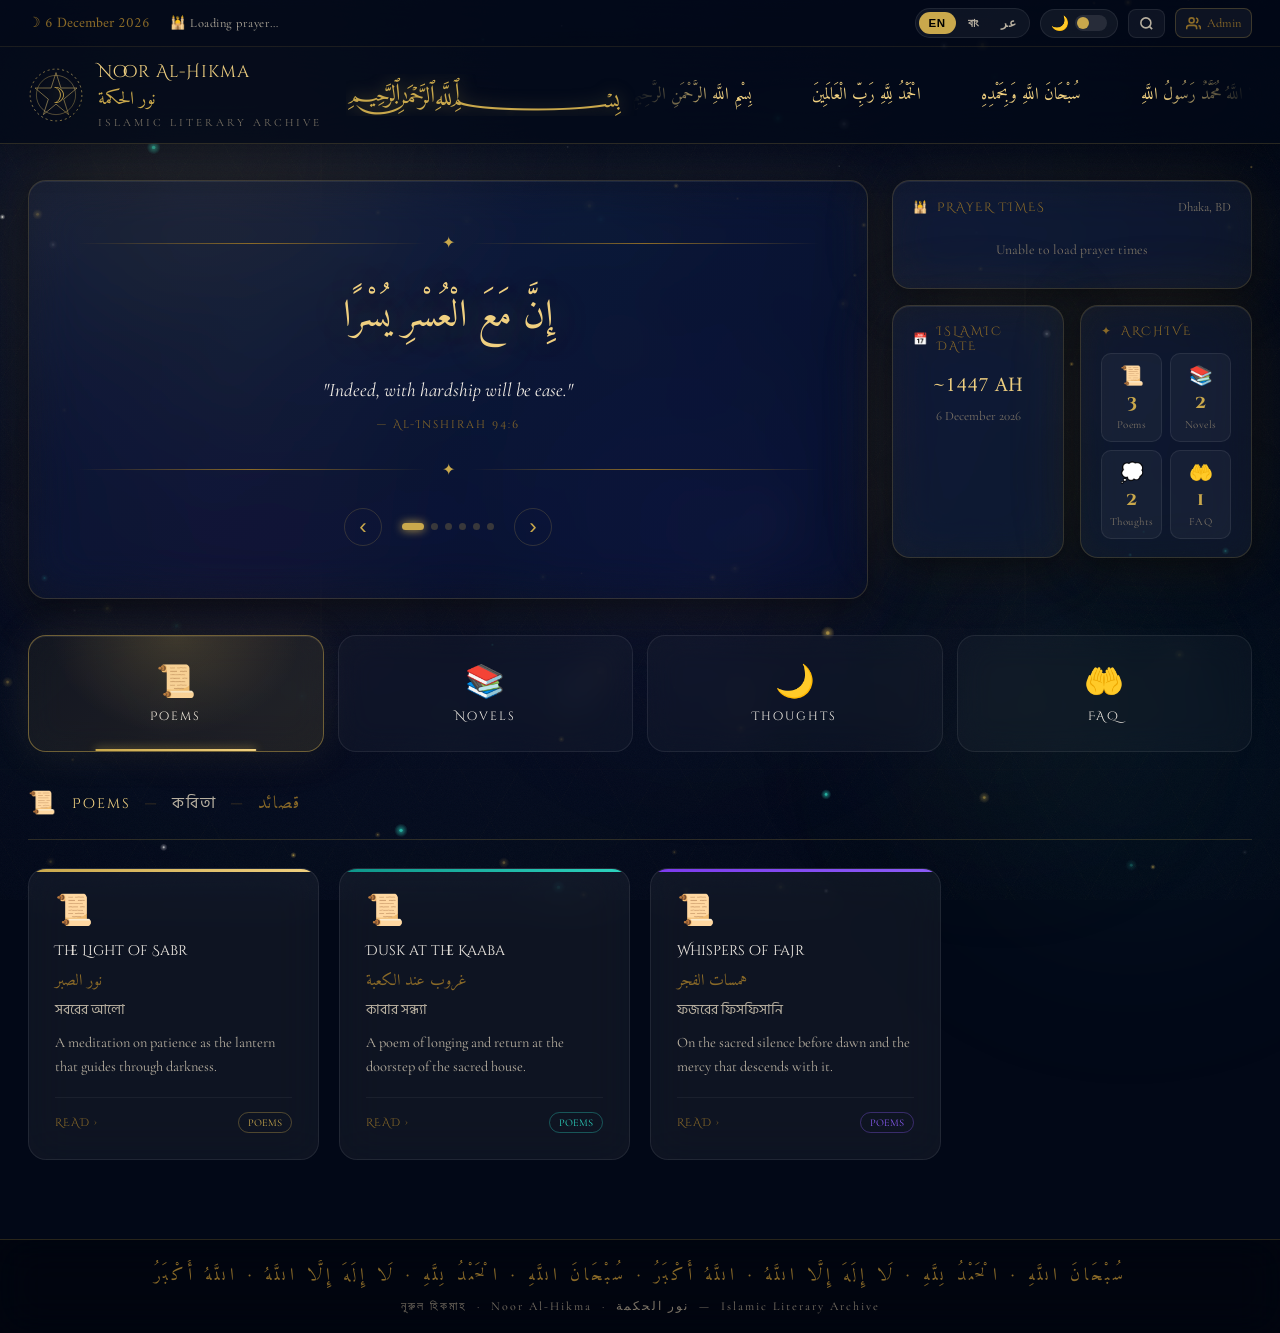
==== index.html @ 56395e99 "first commit" ====
<!DOCTYPE html>
<html lang="en" data-theme="dark" data-lang="en">
<head>
  <meta charset="UTF-8"/>
  <meta name="viewport" content="width=device-width, initial-scale=1.0"/>
  <title>নূরুল হিকমাহ · Noor Al-Hikma</title>
  <link rel="stylesheet" href="style.css"/>
  <link href="https://fonts.googleapis.com/css2?family=Cinzel+Decorative:wght@400;700;900&family=Cormorant+Garamond:ital,wght@0,300;0,400;0,600;1,300;1,400&family=Amiri:ital,wght@0,400;0,700;1,400&family=Hind+Siliguri:wght@300;400;500;600;700&display=swap" rel="stylesheet"/>
</head>
<body>

<!-- BACKGROUND -->
<canvas id="bgCanvas"></canvas>
<div class="pattern-overlay"></div>
<div class="grain-overlay"></div>
<div class="orb orb-1"></div><div class="orb orb-2"></div><div class="orb orb-3"></div>
<div class="orb orb-4"></div><div class="orb orb-5"></div>
<div class="lb lb1"></div><div class="lb lb2"></div><div class="lb lb3"></div>

<!-- UTILITY BAR -->
<div class="util-bar">
  <div class="ub-left">
    <span class="ub-hijri" id="hijriDate">☽ Loading…</span>
    <span class="ub-prayer" id="prayerNext">🕌 Loading prayer…</span>
  </div>
  <div class="ub-right">
    <div class="lang-toggle">
      <button class="lt-btn active" data-lang="en" onclick="setLang('en')">EN</button>
      <button class="lt-btn" data-lang="bn" onclick="setLang('bn')">বাং</button>
      <button class="lt-btn" data-lang="ar" onclick="setLang('ar')">عر</button>
    </div>
    <button class="theme-btn" id="themeBtn" onclick="toggleTheme()" title="Toggle Light/Dark">
      <span id="themeIcon">🌙</span>
      <div class="tb-track"><div class="tb-thumb"></div></div>
    </button>
    <button class="ub-btn" onclick="openSearch()">
      <svg width="15" height="15" viewBox="0 0 24 24" fill="none" stroke="currentColor" stroke-width="2.5"><circle cx="11" cy="11" r="8"/><path d="m21 21-4.35-4.35"/></svg>
    </button>
    <button class="ub-btn admin-btn" onclick="openAdminGate()">
      <svg width="15" height="15" viewBox="0 0 24 24" fill="none" stroke="currentColor" stroke-width="2.5"><path d="M17 21v-2a4 4 0 0 0-4-4H5a4 4 0 0 0-4 4v2"/><circle cx="9" cy="7" r="4"/><path d="M23 21v-2a4 4 0 0 0-3-3.87"/><path d="M16 3.13a4 4 0 0 1 0 7.75"/></svg>
      <span data-i18n="admin">Admin</span>
    </button>
  </div>
</div>

<!-- HEADER -->
<header class="site-header glass-header">
  <div class="header-wrap">
    <div class="logo-area">
      <div class="logo-emblem">
        <svg class="emb-svg" viewBox="0 0 80 80" xmlns="http://www.w3.org/2000/svg">
          <circle cx="40" cy="40" r="37" fill="none" stroke="url(#eg)" stroke-width="0.8" stroke-dasharray="3 4" class="emb-r1"/>
          <circle cx="40" cy="40" r="28" fill="none" stroke="url(#eg)" stroke-width="0.5" class="emb-r2"/>
          <polygon points="40,8 47,30 70,30 51,46 58,68 40,53 22,68 29,46 10,30 33,30" fill="none" stroke="url(#eg)" stroke-width="0.7" class="emb-star"/>
          <defs><linearGradient id="eg" x1="0%" y1="0%" x2="100%" y2="100%"><stop offset="0%" stop-color="#c9a84c"/><stop offset="50%" stop-color="#f0d080"/><stop offset="100%" stop-color="#c9a84c"/></linearGradient></defs>
        </svg>
        <span class="emb-moon">☽</span>
      </div>
      <div class="logo-texts">
        <span class="logo-en" data-i18n="siteTitle">Noor Al-Hikma</span>
        <span class="logo-ar">نور الحكمة</span>
        <span class="logo-sub" data-i18n="siteSub">Islamic Literary Archive</span>
      </div>
    </div>
    <div class="ticker-area">
      <span class="bismillah">﷽</span>
      <div class="ticker-box">
        <div class="ticker-scroll" id="ticker"></div>
      </div>
    </div>
  </div>
</header>

<!-- HERO -->
<section class="hero">
  <div class="hero-verse glass-card" id="heroCard">
    <div class="hv-ornament">
      <span class="hv-line"></span><span class="hv-star">✦</span><span class="hv-line"></span>
    </div>
    <div class="hv-arabic" id="hArabic">إِنَّ مَعَ الْعُسْرِ يُسْرًا</div>
    <div class="hv-trans" id="hTrans">"Indeed, with hardship will be ease."</div>
    <div class="hv-ref" id="hRef">— Al-Inshirah 94:6</div>
    <div class="hv-ornament bottom">
      <span class="hv-line"></span><span class="hv-star">✦</span><span class="hv-line"></span>
    </div>
    <div class="hv-controls">
      <button class="hvc-btn" onclick="prevVerse()">‹</button>
      <div class="hv-dots" id="hvDots"></div>
      <button class="hvc-btn" onclick="nextVerse()">›</button>
    </div>
  </div>

  <div class="hero-side">
    <!-- Prayer Times -->
    <div class="hw glass-card prayer-hw" id="prayerCard">
      <div class="hw-head"><span>🕌</span><span data-i18n="prayerTimes">Prayer Times</span><span class="hw-loc" id="hwLoc">Dhaka, BD</span></div>
      <div class="pt-grid" id="ptGrid"><div class="pt-loading">Detecting location…</div></div>
    </div>
    <!-- Hijri + Stats -->
    <div class="hw-row">
      <div class="hw glass-card hijri-hw">
        <div class="hw-head"><span>📅</span><span data-i18n="islamicDate">Islamic Date</span></div>
        <div class="hijri-big" id="hijriBig">—</div>
        <div class="hijri-greg" id="hijriGreg">—</div>
      </div>
      <div class="hw glass-card stats-hw">
        <div class="hw-head"><span>✦</span><span data-i18n="archive">Archive</span></div>
        <div class="sw-pills">
          <div class="sw-pill" onclick="showSection('poems')"><span>📜</span><b id="s1">0</b><small data-i18n="poems">Poems</small></div>
          <div class="sw-pill" onclick="showSection('novels')"><span>📚</span><b id="s2">0</b><small data-i18n="novels">Novels</small></div>
          <div class="sw-pill" onclick="showSection('thoughts')"><span>💭</span><b id="s3">0</b><small data-i18n="thoughts">Thoughts</small></div>
          <div class="sw-pill" onclick="showSection('faq')"><span>🤲</span><b id="s4">0</b><small>FAQ</small></div>
        </div>
      </div>
    </div>
  </div>
</section>

<!-- NAV -->
<nav class="main-nav">
  <button class="nav-btn active" data-sec="poems" onclick="showSection('poems')">
    <div class="nb-glow"></div>
    <span class="nb-icon">📜</span>
    <span class="nb-en" data-i18n="poems">Poems</span>
    <span class="nb-bn">কবিতা</span>
    <span class="nb-ar">قصائد</span>
    <div class="nb-bar"></div>
  </button>
  <button class="nav-btn" data-sec="novels" onclick="showSection('novels')">
    <div class="nb-glow"></div>
    <span class="nb-icon">📚</span>
    <span class="nb-en" data-i18n="novels">Novels</span>
    <span class="nb-bn">উপন্যাস</span>
    <span class="nb-ar">روايات</span>
    <div class="nb-bar"></div>
  </button>
  <button class="nav-btn" data-sec="thoughts" onclick="showSection('thoughts')">
    <div class="nb-glow"></div>
    <span class="nb-icon">🌙</span>
    <span class="nb-en" data-i18n="thoughts">Thoughts</span>
    <span class="nb-bn">চিন্তা</span>
    <span class="nb-ar">أفكار</span>
    <div class="nb-bar"></div>
  </button>
  <button class="nav-btn" data-sec="faq" onclick="showSection('faq')">
    <div class="nb-glow"></div>
    <span class="nb-icon">🤲</span>
    <span class="nb-en">FAQ</span>
    <span class="nb-bn">প্রশ্নোত্তর</span>
    <span class="nb-ar">أسئلة</span>
    <div class="nb-bar"></div>
  </button>
</nav>

<!-- MAIN CONTENT -->
<main class="main-content">

  <section class="csec active" id="sec-poems">
    <div class="csec-head"><span class="csh-icon">📜</span><span data-i18n="poems">Poems</span><span class="csh-divider">—</span><span class="csh-bn">কবিতা</span><span class="csh-divider">—</span><span class="csh-ar">قصائد</span></div>
    <div class="cards-grid" id="grid-poems"></div>
  </section>

  <section class="csec" id="sec-novels">
    <div class="csec-head"><span class="csh-icon">📚</span><span data-i18n="novels">Novels</span><span class="csh-divider">—</span><span class="csh-bn">উপন্যাস</span><span class="csh-divider">—</span><span class="csh-ar">روايات</span></div>
    <div class="cards-grid" id="grid-novels"></div>
  </section>

  <section class="csec" id="sec-thoughts">
    <div class="csec-head"><span class="csh-icon">🌙</span><span data-i18n="thoughts">Thoughts</span><span class="csh-divider">—</span><span class="csh-bn">চিন্তাভাবনা</span><span class="csh-divider">—</span><span class="csh-ar">أفكار</span></div>
    <div class="cards-grid" id="grid-thoughts"></div>
  </section>

  <section class="csec" id="sec-faq">
    <div class="csec-head"><span class="csh-icon">🤲</span>FAQ<span class="csh-divider">—</span><span class="csh-bn">প্রশ্নোত্তর</span><span class="csh-divider">—</span><span class="csh-ar">أسئلة</span></div>
    <div class="faq-search-card glass-card">
      <div class="faq-row">
        <span class="faq-sparkle">✦</span>
        <input id="faqInput" class="faq-inp" placeholder="Ask an Islamic question in any language…" onkeydown="if(event.key==='Enter')askFAQ()"/>
        <button class="faq-ask-btn glass-btn" onclick="askFAQ()"><span data-i18n="ask">Ask</span><div class="btn-shine"></div></button>
      </div>
      <div class="faq-chips">
        <span class="fc-lbl" data-i18n="tryAsking">Try:</span>
        <button class="fc" onclick="setQ('What is Tawakkul in Islam?')">Tawakkul</button>
        <button class="fc" onclick="setQ('Explain the 5 pillars of Islam')">5 Pillars</button>
        <button class="fc" onclick="setQ('What does the Quran say about patience?')">Patience</button>
        <button class="fc" onclick="setQ('What is the significance of Ramadan?')">Ramadan</button>
        <button class="fc" onclick="setQ('ইসলামে সবরের গুরুত্ব কী?')">সবর</button>
        <button class="fc" onclick="setQ('রমজানের ফজিলত কী?')">রমজান</button>
      </div>
      <div id="faq-answer-box"></div>
    </div>
    <div class="cards-grid" id="grid-faq"></div>
  </section>

</main>

<!-- FOOTER -->
<footer class="site-footer">
  <div class="footer-strip">سُبْحَانَ اللَّهِ · الْحَمْدُ لِلَّهِ · لَا إِلَهَ إِلَّا اللَّهُ · اللَّهُ أَكْبَرُ · سُبْحَانَ اللَّهِ · الْحَمْدُ لِلَّهِ · لَا إِلَهَ إِلَّا اللَّهُ · اللَّهُ أَكْبَرُ</div>
  <div class="footer-copy">নূরুল হিকমাহ &nbsp;·&nbsp; Noor Al-Hikma &nbsp;·&nbsp; نور الحكمة &nbsp;—&nbsp; Islamic Literary Archive</div>
</footer>

<!-- SEARCH MODAL -->
<div class="overlay" id="searchOv" onclick="closeSearch(event)">
  <div class="search-modal glass-card" onclick="event.stopPropagation()">
    <div class="sm-top">
      <svg width="18" height="18" viewBox="0 0 24 24" fill="none" stroke="currentColor" stroke-width="2.5"><circle cx="11" cy="11" r="8"/><path d="m21 21-4.35-4.35"/></svg>
      <input id="srchInput" class="sm-inp" placeholder="Search all content…" oninput="liveSearch(this.value)"/>
      <button class="sm-x" onclick="closeSearch()">✕</button>
    </div>
    <div id="srchResults" class="srch-results"></div>
  </div>
</div>

<!-- ADMIN GATE -->
<div class="overlay" id="adminGate" onclick="closeAdminGate(event)">
  <div class="gate-box glass-card" onclick="event.stopPropagation()">
    <div class="gate-icon-big">🔐</div>
    <h2 class="gate-title" data-i18n="adminAccess">Admin Access</h2>
    <p class="gate-sub">Enter password to continue</p>
    <div class="gate-row">
      <input type="password" id="gatePass" class="gate-inp" placeholder="Password" onkeydown="if(event.key==='Enter')verifyPass()"/>
      <button class="gate-go glass-btn" onclick="verifyPass()"><span>Enter</span><div class="btn-shine"></div></button>
    </div>
    <div class="gate-err" id="gateErr"></div>
  </div>
</div>

<!-- ADMIN PANEL -->
<div class="overlay" id="adminOv" onclick="closeAdmin(event)">
  <div class="admin-panel glass-card" onclick="event.stopPropagation()">
    <div class="ap-hdr">
      <span class="ap-title-text">⚙ Admin Panel <span class="ap-secured">SECURED</span></span>
      <button class="modal-x" onclick="closeAdmin()">✕</button>
    </div>
    <div class="ap-tabs">
      <button class="ap-t active" onclick="apTab('add',this)">➕ Add</button>
      <button class="ap-t" onclick="apTab('manage',this)">📋 Manage</button>
      <button class="ap-t" onclick="apTab('quickfaq',this)">🤲 FAQ</button>
      <button class="ap-t" onclick="apTab('settings',this)">⚙ Settings</button>
    </div>
    <div class="ap-body" id="apBody">

      <!-- ADD TAB -->
      <div id="tab-add" class="ap-content active">
        <div class="af">
          <div class="af-row">
            <div class="af-field"><label>Category <span class="req">*</span></label>
              <select id="aCat" class="ainp"><option value="poems">📜 Poems</option><option value="novels">📚 Novels</option><option value="thoughts">🌙 Thoughts</option><option value="faq">🤲 FAQ</option></select>
            </div>
            <div class="af-field"><label>Color Theme</label>
              <div class="cpicker">
                <button class="cp active" data-c="gold" onclick="pickColor(this)">Gold</button>
                <button class="cp" data-c="teal" onclick="pickColor(this)">Teal</button>
                <button class="cp" data-c="rose" onclick="pickColor(this)">Rose</button>
                <button class="cp" data-c="emerald" onclick="pickColor(this)">Emerald</button>
                <button class="cp" data-c="violet" onclick="pickColor(this)">Violet</button>
              </div>
            </div>
          </div>
          <div class="af-field"><label>English Title <span class="req">*</span></label><input id="aTitleEn" class="ainp" placeholder="The Light of Patience"/></div>
          <div class="af-row">
            <div class="af-field"><label>বাংলা শিরোনাম</label><input id="aTitleBn" class="ainp" placeholder="ধৈর্যের আলো"/></div>
            <div class="af-field"><label>العنوان العربي</label><input id="aTitleAr" class="ainp" dir="auto" placeholder="نور الصبر"/></div>
          </div>
          <div class="af-field"><label>English Excerpt</label><textarea id="aExcEn" class="ainp atx" placeholder="Brief description for the card…"></textarea></div>
          <div class="af-field"><label>বাংলা সংক্ষেপ</label><textarea id="aExcBn" class="ainp atx" placeholder="কার্ডের জন্য সংক্ষিপ্ত বিবরণ…"></textarea></div>
          <div class="af-field"><label>Full Content — English (HTML ok)</label><textarea id="aConEn" class="ainp atx tall" placeholder="Full article text…"></textarea></div>
          <div class="af-field"><label>পূর্ণ বিষয়বস্তু — বাংলা</label><textarea id="aConBn" class="ainp atx tall" placeholder="বাংলায় সম্পূর্ণ লেখা…"></textarea></div>
          <div class="af-field"><label>Arabic Quranic Verse (optional)</label><input id="aVerse" class="ainp" dir="auto" placeholder="إِنَّ مَعَ الْعُسْرِ يُسْرًا"/></div>
          <button class="save-btn glass-btn" onclick="saveEntry()"><span>✦ Save Entry</span><div class="btn-shine"></div></button>
        </div>
      </div>

      <!-- MANAGE TAB -->
      <div id="tab-manage" class="ap-content">
        <div class="mf-row">
          <button class="mf active" onclick="filterManage('all',this)">All</button>
          <button class="mf" onclick="filterManage('poems',this)">Poems</button>
          <button class="mf" onclick="filterManage('novels',this)">Novels</button>
          <button class="mf" onclick="filterManage('thoughts',this)">Thoughts</button>
          <button class="mf" onclick="filterManage('faq',this)">FAQ</button>
        </div>
        <div id="manageList"></div>
      </div>

      <!-- QUICK FAQ TAB -->
      <div id="tab-quickfaq" class="ap-content">
        <p class="qfaq-intro">Add a handwritten Q&A directly to the FAQ section.</p>
        <div class="af">
          <div class="af-field"><label>Question — English <span class="req">*</span></label><input id="qfaqQEn" class="ainp" placeholder="What is Ihsan?"/></div>
          <div class="af-field"><label>প্রশ্ন — বাংলা</label><input id="qfaqQBn" class="ainp" placeholder="ইহসান কী?"/></div>
          <div class="af-field"><label>Answer — English <span class="req">*</span></label><textarea id="qfaqAEn" class="ainp atx tall" placeholder="Full answer in English…"></textarea></div>
          <div class="af-field"><label>উত্তর — বাংলা</label><textarea id="qfaqABn" class="ainp atx tall" placeholder="বাংলায় উত্তর…"></textarea></div>
          <div class="af-field"><label>Quranic Verse (Arabic, optional)</label><input id="qfaqV" class="ainp" dir="auto" placeholder="Optional Arabic verse"/></div>
          <button class="save-btn glass-btn" onclick="saveFaqAdmin()"><span>✦ Add to FAQ</span><div class="btn-shine"></div></button>
        </div>
      </div>

      <!-- SETTINGS TAB -->
      <div id="tab-settings" class="ap-content">
        <div class="af">
          <div class="af-field"><label>Change Admin Password</label>
            <div class="af-row">
              <input type="password" id="setOld" class="ainp" placeholder="Current password"/>
              <input type="password" id="setNew" class="ainp" placeholder="New password"/>
            </div>
          </div>
          <div class="af-field"><label>Add Custom Ticker Verse</label><input id="setTicker" class="ainp" dir="auto" placeholder="New Arabic verse for ticker…"/></div>
          <button class="save-btn glass-btn" onclick="saveSettings()"><span>✦ Save Settings</span><div class="btn-shine"></div></button>
        </div>
      </div>

    </div>
  </div>
</div>

<!-- VIEWER MODAL -->
<div class="overlay" id="viewerOv" onclick="closeViewer(event)">
  <div class="viewer-panel glass-card" onclick="event.stopPropagation()">
    <div class="vp-hdr">
      <div class="vp-title-area">
        <div class="vp-title" id="vpTitle">—</div>
        <div class="vp-subtitle" id="vpSub"></div>
      </div>
      <div class="vp-controls">
        <div class="vp-lang-sw">
          <button class="vls active" data-vl="en" onclick="vLang('en',this)">EN</button>
          <button class="vls" data-vl="bn" onclick="vLang('bn',this)">বাং</button>
        </div>
        <button class="modal-x" onclick="closeViewer()">✕</button>
      </div>
    </div>
    <div class="vp-body" id="vpBody"></div>
  </div>
</div>

<!-- TOAST -->
<div class="toast-el" id="toast"></div>

<script src="app.js"></script>
</body>
</html>
---- style.css ----
/* ================================================
   NOOR AL-HIKMA v2 — style.css
   Glassmorphism · Light/Dark · Multilingual
   ================================================ */

@import url('https://fonts.googleapis.com/css2?family=Cinzel+Decorative:wght@400;700&family=Cormorant+Garamond:ital,wght@0,300;0,400;0,600;1,400&family=Amiri:wght@400;700&family=Hind+Siliguri:wght@400;500;600&display=swap');

/* ─── VARIABLES ────────────────────────────────── */
:root {
  /* Dark theme (default) */
  --bg:           #020817;
  --bg2:          #050d1e;
  --bg3:          #080f22;
  --glass:        rgba(255,255,255,0.05);
  --glass2:       rgba(255,255,255,0.08);
  --glass3:       rgba(255,255,255,0.03);
  --border:       rgba(201,168,76,0.2);
  --border2:      rgba(255,255,255,0.08);
  --text1:        #f5f0e8;
  --text2:        #b8b0a0;
  --text3:        #7a7265;
  --gold:         #c9a84c;
  --gold-l:       #f0d080;
  --gold-d:       #8a6a28;
  --teal:         #2dd4bf;
  --rose:         #f43f5e;
  --emerald:      #10b981;
  --violet:       #8b5cf6;
  --shadow:       rgba(0,0,0,0.5);
  --glow:         0 0 80px rgba(201,168,76,0.12);
  --radius:       18px;
  --radius-sm:    10px;
  --font-d:       'Cinzel Decorative', serif;
  --font-b:       'Cormorant Garamond', serif;
  --font-ar:      'Amiri', serif;
  --font-bn:      'Hind Siliguri', sans-serif;
  --transition:   0.4s cubic-bezier(0.23,1,0.32,1);
}

/* Light theme overrides */
[data-theme="light"] {
  --bg:           #f8f4ee;
  --bg2:          #f0ece3;
  --bg3:          #e8e2d6;
  --glass:        rgba(255,255,255,0.65);
  --glass2:       rgba(255,255,255,0.8);
  --glass3:       rgba(255,255,255,0.5);
  --border:       rgba(160,120,40,0.25);
  --border2:      rgba(0,0,0,0.08);
  --text1:        #2a1f0e;
  --text2:        #5c4a2a;
  --text3:        #9a8060;
  --shadow:       rgba(100,80,40,0.15);
  --glow:         0 0 60px rgba(201,168,76,0.08);
}
[data-theme="light"] body { background: var(--bg); }
[data-theme="light"] .orb { opacity: 0.15; }
[data-theme="light"] .pattern-overlay { opacity: 0.04; filter: invert(1); }
[data-theme="light"] .lb { opacity: 0.06; }
[data-theme="light"] #bgCanvas { opacity: 0.08; }
[data-theme="light"] .grain-overlay { opacity: 0.015; }

/* ─── RESET ─────────────────────────────────────── */
*,*::before,*::after { box-sizing:border-box; margin:0; padding:0; }
html { scroll-behavior:smooth; }
body {
  font-family: var(--font-b);
  background: var(--bg);
  color: var(--text1);
  min-height: 100vh;
  overflow-x: hidden;
  transition: background 0.5s, color 0.5s;
}
[data-lang="bn"] body { font-family: var(--font-bn); }

/* ─── BG LAYERS ─────────────────────────────────── */
#bgCanvas {
  position: fixed; inset:0; z-index:0; pointer-events:none; opacity:0.9;
}
.pattern-overlay {
  position:fixed; inset:0; z-index:0; pointer-events:none; opacity:0.03;
  background-image:
    repeating-linear-gradient(60deg, var(--gold) 0, transparent 1px, transparent 70px),
    repeating-linear-gradient(-60deg, var(--gold) 0, transparent 1px, transparent 70px),
    repeating-linear-gradient(0deg, var(--gold) 0, transparent 1px, transparent 70px);
  background-size: 140px 140px;
  animation: patMove 50s linear infinite;
}
@keyframes patMove { to { background-position: 140px 140px; } }

.grain-overlay {
  position:fixed; inset:0; z-index:0; pointer-events:none; opacity:0.035;
  background-image: url("data:image/svg+xml,%3Csvg viewBox='0 0 256 256' xmlns='http://www.w3.org/2000/svg'%3E%3Cfilter id='n'%3E%3CfeTurbulence type='fractalNoise' baseFrequency='0.9' numOctaves='4' stitchTiles='stitch'/%3E%3C/filter%3E%3Crect width='100%25' height='100%25' filter='url(%23n)' opacity='1'/%3E%3C/svg%3E");
  background-size: 180px;
}

.orb {
  position:fixed; border-radius:50%; pointer-events:none; z-index:0;
  filter:blur(100px); animation:orbDrift linear infinite;
}
.orb-1{width:600px;height:600px;background:radial-gradient(circle,rgba(201,168,76,0.13) 0%,transparent 70%);top:-150px;left:-100px;animation-duration:28s;}
.orb-2{width:500px;height:500px;background:radial-gradient(circle,rgba(45,212,191,0.08) 0%,transparent 70%);bottom:-100px;right:-100px;animation-duration:35s;animation-delay:-10s;}
.orb-3{width:400px;height:400px;background:radial-gradient(circle,rgba(139,92,246,0.07) 0%,transparent 70%);top:40%;left:40%;animation-duration:24s;animation-delay:-5s;}
.orb-4{width:350px;height:350px;background:radial-gradient(circle,rgba(244,63,94,0.06) 0%,transparent 70%);bottom:20%;left:5%;animation-duration:40s;animation-delay:-18s;}
.orb-5{width:300px;height:300px;background:radial-gradient(circle,rgba(201,168,76,0.1) 0%,transparent 70%);top:60%;right:10%;animation-duration:32s;animation-delay:-8s;}
@keyframes orbDrift{0%,100%{transform:translate(0,0) scale(1);}25%{transform:translate(50px,-30px) scale(1.08);}50%{transform:translate(-30px,60px) scale(0.94);}75%{transform:translate(70px,30px) scale(1.04);}}

/* Light beams */
.lb {
  position:fixed; pointer-events:none; z-index:0; opacity:0.04;
  width:2px; background:linear-gradient(to bottom, transparent, var(--gold-l), transparent);
  animation:lbPulse 6s ease-in-out infinite;
}
.lb1{height:80vh;top:5%;left:25%;animation-delay:0s;}
.lb2{height:60vh;top:15%;left:60%;animation-delay:-2s;}
.lb3{height:70vh;top:10%;left:80%;animation-delay:-4s;}
@keyframes lbPulse{0%,100%{opacity:0.02;transform:scaleX(1);}50%{opacity:0.08;transform:scaleX(3);}}

/* ─── GLASS BASE ─────────────────────────────────── */
.glass-card, .glass-btn {
  backdrop-filter: blur(24px) saturate(1.6);
  -webkit-backdrop-filter: blur(24px) saturate(1.6);
}
.glass-card {
  background: var(--glass);
  border: 1px solid var(--border);
  border-radius: var(--radius);
  box-shadow: 0 8px 32px var(--shadow), inset 0 1px 0 rgba(255,255,255,0.07), var(--glow);
  transition: all var(--transition);
}
.glass-card:hover {
  border-color: rgba(201,168,76,0.4);
  box-shadow: 0 20px 60px var(--shadow), 0 0 100px rgba(201,168,76,0.1), inset 0 1px 0 rgba(255,255,255,0.1);
}
.glass-btn {
  background: var(--glass2);
  border: 1px solid var(--border);
  border-radius: var(--radius-sm);
  color: var(--text1);
  cursor: pointer;
  font-family: var(--font-b);
  position: relative; overflow: hidden;
  transition: all var(--transition);
}
.glass-btn:hover {
  border-color: rgba(201,168,76,0.55);
  background: rgba(201,168,76,0.12);
  box-shadow: 0 0 30px rgba(201,168,76,0.18);
  transform: translateY(-2px);
}
.btn-shine {
  position:absolute; inset:0; pointer-events:none;
  background:radial-gradient(ellipse at 50% 0%,rgba(201,168,76,0.35),transparent 65%);
  opacity:0; transition:opacity 0.35s;
}
.glass-btn:hover .btn-shine { opacity:1; }

/* ─── UTILITY BAR ─────────────────────────────────── */
.util-bar {
  position: sticky; top:0; z-index:200;
  display:flex; justify-content:space-between; align-items:center;
  padding:8px 28px;
  background: rgba(2,8,23,0.8);
  backdrop-filter: blur(20px);
  border-bottom: 1px solid rgba(201,168,76,0.12);
  font-size:0.78rem;
}
[data-theme="light"] .util-bar { background:rgba(248,244,238,0.88); }

.ub-left { display:flex; align-items:center; gap:20px; }
.ub-hijri { color:var(--gold-d); font-family:var(--font-ar); font-size:0.9rem; }
.ub-prayer { color:var(--text2); letter-spacing:0.5px; }
.ub-right { display:flex; align-items:center; gap:10px; }

/* Language Toggle */
.lang-toggle { display:flex; background:rgba(255,255,255,0.05); border:1px solid var(--border2); border-radius:20px; padding:3px; gap:2px; }
.lt-btn {
  background:none; border:none; color:var(--text2); padding:4px 10px;
  border-radius:16px; font-size:0.72rem; cursor:pointer; font-weight:600;
  letter-spacing:0.5px; transition:all 0.3s;
}
.lt-btn.active { background:var(--gold); color:#000; }
.lt-btn:hover:not(.active) { color:var(--text1); }

/* Theme Toggle */
.theme-btn {
  display:flex; align-items:center; gap:6px;
  background:rgba(255,255,255,0.06); border:1px solid var(--border2);
  border-radius:20px; padding:5px 10px; cursor:pointer;
  font-size:0.8rem; transition:all 0.3s;
}
.theme-btn:hover { border-color:var(--gold-d); }
.tb-track { width:32px; height:16px; background:rgba(255,255,255,0.1); border-radius:8px; position:relative; transition:background 0.3s; }
.tb-thumb { width:12px; height:12px; background:var(--gold); border-radius:50%; position:absolute; top:2px; left:2px; transition:transform 0.3s, background 0.3s; }
[data-theme="light"] .tb-track { background:rgba(100,80,30,0.15); }
[data-theme="light"] .tb-thumb { transform:translateX(16px); background:#c9a84c; }
#themeIcon { font-size:0.9rem; }

.ub-btn {
  display:flex; align-items:center; gap:6px;
  background:rgba(255,255,255,0.05); border:1px solid var(--border2);
  border-radius:8px; padding:6px 10px; cursor:pointer; color:var(--text2);
  font-size:0.78rem; transition:all 0.3s; font-family:var(--font-b);
}
.ub-btn:hover { border-color:var(--gold-d); color:var(--text1); }
.admin-btn { border-color:rgba(201,168,76,0.25); color:var(--gold-d); }
.admin-btn:hover { border-color:var(--gold); color:var(--gold); background:rgba(201,168,76,0.08); }

/* ─── HEADER ─────────────────────────────────────── */
.site-header {
  position: sticky; top:41px; z-index:150;
  background:rgba(2,8,23,0.75);
  backdrop-filter:blur(30px); border-bottom:1px solid var(--border);
  box-shadow:0 4px 40px rgba(0,0,0,0.35);
}
[data-theme="light"] .site-header { background:rgba(248,244,238,0.85); }

.header-wrap {
  max-width:1440px; margin:0 auto;
  display:flex; align-items:center; gap:24px; padding:14px 28px;
}
.logo-area { display:flex; align-items:center; gap:14px; flex-shrink:0; }
.logo-emblem { width:56px; height:56px; position:relative; display:flex; align-items:center; justify-content:center; }
.emb-svg { position:absolute; inset:0; width:100%; height:100%; }
.emb-r1 { animation:spinSlow 18s linear infinite; }
.emb-r2 { animation:spinSlow 10s linear infinite reverse; }
.emb-star { animation:starPulse 4s ease-in-out infinite; }
@keyframes spinSlow { to{transform-origin:40px 40px;transform:rotate(360deg);} }
@keyframes starPulse { 0%,100%{opacity:0.6;}50%{opacity:1;} }
.emb-moon { position:relative; font-size:1.4rem; color:var(--gold); z-index:1; text-shadow:0 0 20px var(--gold); animation:moonGlow 3s ease-in-out infinite; }
@keyframes moonGlow { 0%,100%{text-shadow:0 0 15px var(--gold);}50%{text-shadow:0 0 35px var(--gold-l),0 0 60px var(--gold);} }
.logo-texts { display:flex; flex-direction:column; }
.logo-en { font-family:var(--font-d); font-size:1.05rem; color:var(--gold-l); letter-spacing:1px; }
.logo-ar { font-family:var(--font-ar); font-size:1.15rem; color:var(--gold); }
.logo-sub { font-size:0.7rem; color:var(--text3); letter-spacing:3px; text-transform:uppercase; }

/* Ticker */
.ticker-area { flex:1; display:flex; align-items:center; gap:12px; overflow:hidden; min-width:0; }
.bismillah { font-family:var(--font-ar); font-size:1.5rem; color:var(--gold); flex-shrink:0; filter:drop-shadow(0 0 8px rgba(201,168,76,0.5)); }
.ticker-box { flex:1; overflow:hidden; mask:linear-gradient(to right,transparent,black 15%,black 85%,transparent); position:relative; }
.ticker-scroll { display:flex; gap:60px; white-space:nowrap; animation:tickScroll 45s linear infinite; font-family:var(--font-ar); font-size:1.05rem; color:var(--gold-l); }
@keyframes tickScroll{0%{transform:translateX(0);}100%{transform:translateX(-50%);}}

/* ─── HERO ───────────────────────────────────────── */
.hero {
  max-width:1440px; margin:36px auto 0; padding:0 28px;
  display:grid; grid-template-columns:1fr 360px; gap:24px; align-items:start;
  position:relative; z-index:1;
}

.hero-verse {
  padding:52px 48px; text-align:center;
  animation:fadeUp 0.8s ease-out;
  background:linear-gradient(135deg,rgba(255,255,255,0.04),rgba(201,168,76,0.02));
}
@keyframes fadeUp{from{opacity:0;transform:translateY(28px);}to{opacity:1;transform:translateY(0);}}

.hv-ornament { display:flex; align-items:center; justify-content:center; gap:16px; margin:0 0 28px; }
.hv-ornament.bottom { margin:28px 0 0; }
.hv-line { flex:1; height:1px; background:linear-gradient(to right,transparent,var(--gold-d),transparent); }
.hv-star { color:var(--gold); font-size:1rem; animation:starSpin 10s linear infinite; }
@keyframes starSpin{to{transform:rotate(360deg);}}

.hv-arabic { font-family:var(--font-ar); font-size:clamp(1.8rem,3vw,2.8rem); color:var(--gold-l); line-height:1.9; margin-bottom:20px; text-shadow:0 0 40px rgba(201,168,76,0.45); animation:arabicGlow 4s ease-in-out infinite; }
@keyframes arabicGlow{0%,100%{text-shadow:0 0 20px rgba(201,168,76,0.3);}50%{text-shadow:0 0 60px rgba(201,168,76,0.7),0 0 120px rgba(201,168,76,0.2);}}
.hv-trans { font-size:1.2rem; font-style:italic; color:var(--text1); line-height:1.7; margin-bottom:10px; }
.hv-ref { font-family:var(--font-d); font-size:0.7rem; color:var(--gold-d); letter-spacing:2px; }
.hv-controls { display:flex; align-items:center; justify-content:center; gap:20px; margin-top:28px; }
.hvc-btn { background:none; border:1px solid var(--border); color:var(--gold); width:38px; height:38px; border-radius:50%; font-size:1.4rem; cursor:pointer; transition:all 0.3s; display:flex; align-items:center; justify-content:center; }
.hvc-btn:hover { border-color:var(--gold); box-shadow:0 0 20px rgba(201,168,76,0.3); background:rgba(201,168,76,0.1); }
.hv-dots { display:flex; gap:7px; }
.hvd { width:7px; height:7px; border-radius:50%; background:rgba(201,168,76,0.25); cursor:pointer; transition:all 0.35s; }
.hvd.active { background:var(--gold); box-shadow:0 0 10px var(--gold); width:22px; border-radius:4px; }

/* Hero Side Widgets */
.hero-side { display:flex; flex-direction:column; gap:16px; }
.hw { padding:18px 20px; }
.hw-head { display:flex; align-items:center; gap:8px; font-family:var(--font-d); font-size:0.72rem; color:var(--gold-d); letter-spacing:2px; margin-bottom:14px; text-transform:uppercase; }
.hw-loc { margin-left:auto; font-family:var(--font-b); font-size:0.8rem; color:var(--text3); letter-spacing:0; text-transform:none; }

/* Prayer Times */
.pt-grid { display:grid; grid-template-columns:1fr 1fr; gap:6px; }
.pt-item { display:flex; justify-content:space-between; align-items:center; padding:7px 10px; background:rgba(255,255,255,0.04); border-radius:8px; border:1px solid var(--border2); transition:all 0.3s; }
.pt-item.next { border-color:rgba(201,168,76,0.4); background:rgba(201,168,76,0.08); }
.pt-item.next .pt-time { color:var(--gold); }
.pt-name { font-size:0.78rem; color:var(--text2); }
.pt-time { font-family:var(--font-d); font-size:0.78rem; color:var(--text1); }
.pt-loading { grid-column:1/-1; text-align:center; color:var(--text3); font-size:0.85rem; padding:12px; }

/* Hijri */
.hw-row { display:grid; grid-template-columns:1fr 1fr; gap:16px; }
.hijri-big { font-family:var(--font-ar); font-size:1.3rem; color:var(--gold-l); text-align:center; margin-bottom:4px; }
.hijri-greg { font-size:0.8rem; color:var(--text3); text-align:center; }

/* Stats */
.sw-pills { display:grid; grid-template-columns:1fr 1fr; gap:8px; }
.sw-pill { display:flex; flex-direction:column; align-items:center; gap:3px; padding:10px 6px; background:rgba(255,255,255,0.04); border-radius:10px; border:1px solid var(--border2); cursor:pointer; transition:all 0.3s; }
.sw-pill:hover { border-color:var(--gold-d); background:rgba(201,168,76,0.07); transform:translateY(-2px); }
.sw-pill span { font-size:1.2rem; }
.sw-pill b { font-family:var(--font-d); font-size:1.1rem; color:var(--gold); }
.sw-pill small { font-size:0.68rem; color:var(--text3); letter-spacing:0.5px; }

/* ─── NAV ─────────────────────────────────────────── */
.main-nav {
  max-width:1440px; margin:36px auto 0; padding:0 28px;
  display:grid; grid-template-columns:repeat(4,1fr); gap:14px;
  position:relative; z-index:1;
}
.nav-btn {
  background:var(--glass3); border:1px solid var(--border2); border-radius:var(--radius);
  padding:26px 16px; display:flex; flex-direction:column; align-items:center; gap:8px;
  cursor:pointer; position:relative; overflow:hidden;
  transition:all var(--transition); backdrop-filter:blur(16px);
}
.nav-btn::before { content:''; position:absolute; inset:0; background:linear-gradient(135deg,rgba(201,168,76,0),rgba(201,168,76,0.07)); opacity:0; transition:opacity 0.4s; border-radius:var(--radius); }
.nav-btn:hover::before, .nav-btn.active::before { opacity:1; }
.nav-btn.active { border-color:rgba(201,168,76,0.5); background:rgba(201,168,76,0.07); box-shadow:0 0 40px rgba(201,168,76,0.12),inset 0 1px 0 rgba(255,255,255,0.08); }
.nb-glow { position:absolute; inset:0; background:radial-gradient(ellipse at 50% 0%,rgba(201,168,76,0.2),transparent 60%); opacity:0; transition:opacity 0.4s; }
.nav-btn:hover .nb-glow, .nav-btn.active .nb-glow { opacity:1; }
.nb-icon { font-size:2rem; transition:transform var(--transition); display:block; }
.nav-btn:hover .nb-icon { transform:scale(1.2) rotate(-8deg); }
.nb-en { font-family:var(--font-d); font-size:0.78rem; color:var(--text1); letter-spacing:2px; }
.nb-bn { font-family:var(--font-bn); font-size:0.9rem; color:var(--text2); display:none; }
.nb-ar { font-family:var(--font-ar); font-size:1rem; color:var(--gold-d); display:none; }
.nb-bar { position:absolute; bottom:0; left:50%; transform:translateX(-50%); width:0; height:2px; background:linear-gradient(to right,var(--gold),var(--gold-l)); border-radius:2px; transition:width 0.4s cubic-bezier(0.23,1,0.32,1); box-shadow:0 0 8px var(--gold); }
.nav-btn:hover .nb-bar, .nav-btn.active .nb-bar { width:55%; }

/* Language-based nav label visibility */
[data-lang="en"] .nb-en { display:block; }
[data-lang="bn"] .nb-bn { display:block; } [data-lang="bn"] .nb-en { display:none; }
[data-lang="ar"] .nb-ar { display:block; } [data-lang="ar"] .nb-en { display:none; }

/* ─── MAIN CONTENT ────────────────────────────────── */
.main-content { max-width:1440px; margin:36px auto 80px; padding:0 28px; position:relative; z-index:1; }
.csec { display:none; animation:secIn 0.5s ease-out; }
.csec.active { display:block; }
@keyframes secIn{from{opacity:0;transform:translateY(18px);}to{opacity:1;transform:translateY(0);}}
.csec-head { display:flex; align-items:center; gap:14px; padding-bottom:20px; margin-bottom:28px; border-bottom:1px solid var(--border); font-family:var(--font-d); font-size:0.9rem; color:var(--gold-l); letter-spacing:2px; }
.csh-icon { font-size:1.4rem; }
.csh-divider { color:var(--gold-d); opacity:0.6; }
.csh-bn { font-family:var(--font-bn); font-size:1rem; color:var(--text2); }
.csh-ar { font-family:var(--font-ar); font-size:1.1rem; color:var(--gold-d); }

/* ─── CARDS GRID ──────────────────────────────────── */
.cards-grid { display:grid; grid-template-columns:repeat(auto-fill,minmax(270px,1fr)); gap:20px; }

.content-card {
  background:var(--glass);
  backdrop-filter:blur(20px);
  border:1px solid var(--border2);
  border-radius:var(--radius);
  padding:26px;
  cursor:pointer;
  position:relative; overflow:hidden;
  transition:all var(--transition);
  animation:cardIn 0.5s ease-out both;
}
@keyframes cardIn{from{opacity:0;transform:translateY(22px) scale(0.97);}to{opacity:1;transform:translateY(0) scale(1);}}

/* Animated shimmer on hover */
.content-card::before {
  content:''; position:absolute; top:-100%; left:-100%; width:300%; height:300%;
  background:conic-gradient(from 0deg,transparent,rgba(201,168,76,0.04) 60deg,transparent 120deg);
  animation:cShimmer 8s linear infinite; opacity:0; transition:opacity 0.4s;
}
.content-card:hover::before { opacity:1; }

.content-card:hover {
  transform:translateY(-8px) scale(1.02);
  border-color:rgba(201,168,76,0.4);
  box-shadow:0 24px 60px var(--shadow),0 0 80px rgba(201,168,76,0.08);
}
@keyframes cShimmer{to{transform:rotate(360deg);}}

/* Color accent top bar */
.cc-bar { height:3px; margin:-26px -26px 20px; border-radius:var(--radius) var(--radius) 0 0; }
.card-gold .cc-bar  { background:linear-gradient(to right,#c9a84c,#f0d080); }
.card-teal .cc-bar  { background:linear-gradient(to right,#0d9488,#2dd4bf); }
.card-rose .cc-bar  { background:linear-gradient(to right,#be185d,#f43f5e); }
.card-emerald .cc-bar{ background:linear-gradient(to right,#059669,#10b981); }
.card-violet .cc-bar{ background:linear-gradient(to right,#7c3aed,#8b5cf6); }

.cc-icon { font-size:1.9rem; display:block; margin-bottom:12px; transition:transform var(--transition); }
.content-card:hover .cc-icon { transform:scale(1.15) rotate(-6deg); }
.cc-title { font-family:var(--font-d); font-size:0.9rem; color:var(--text1); margin-bottom:6px; line-height:1.4; }
.cc-sub { font-family:var(--font-ar); font-size:1rem; color:var(--gold-d); margin-bottom:4px; }
.cc-sub-bn { font-family:var(--font-bn); font-size:0.85rem; color:var(--text2); margin-bottom:10px; }
.cc-excerpt { font-size:0.9rem; color:var(--text2); line-height:1.65; }
.cc-excerpt-bn { font-family:var(--font-bn); font-size:0.85rem; color:var(--text3); line-height:1.7; display:none; }
.cc-foot { display:flex; justify-content:space-between; align-items:center; margin-top:18px; padding-top:14px; border-top:1px solid rgba(255,255,255,0.05); }
.cc-read { font-family:var(--font-d); font-size:0.7rem; color:var(--gold-d); letter-spacing:1px; }
.cc-tag { font-size:0.65rem; padding:3px 9px; border-radius:20px; }
.tag-gold { color:#c9a84c; border:1px solid rgba(201,168,76,0.35); }
.tag-teal { color:#2dd4bf; border:1px solid rgba(45,212,191,0.35); }
.tag-rose { color:#f43f5e; border:1px solid rgba(244,63,94,0.35); }
.tag-emerald{ color:#10b981; border:1px solid rgba(16,185,129,0.35); }
.tag-violet { color:#8b5cf6; border:1px solid rgba(139,92,246,0.35); }

/* Language-based card excerpt — show/hide based on html[data-lang] */
.cc-excerpt-bn { font-family:var(--font-bn); font-size:0.85rem; color:var(--text3); line-height:1.7; display:none; }
[data-lang="bn"] .cc-excerpt    { display:none; }
[data-lang="bn"] .cc-excerpt-bn { display:block; }
[data-lang="bn"] .cc-sub        { display:none; }
[data-lang="bn"] .cc-sub-bn     { display:block; }

/* Empty state */
.empty-st { grid-column:1/-1; text-align:center; padding:60px; color:var(--text3); font-style:italic; }
.empty-st span { font-size:2.5rem; display:block; margin-bottom:12px; opacity:0.4; }

/* ─── FAQ ─────────────────────────────────────────── */
.faq-search-card { padding:28px; margin-bottom:28px; }
.faq-row { display:flex; align-items:center; gap:12px; margin-bottom:14px; }
.faq-sparkle { font-size:1.2rem; color:var(--gold); animation:starSpin 6s linear infinite; }
.faq-inp { flex:1; background:rgba(255,255,255,0.05); border:1px solid var(--border); border-radius:var(--radius-sm); padding:13px 16px; color:var(--text1); font-family:var(--font-b); font-size:1.05rem; outline:none; transition:all 0.3s; }
.faq-inp::placeholder { color:var(--text3); }
.faq-inp:focus { border-color:rgba(201,168,76,0.45); box-shadow:0 0 20px rgba(201,168,76,0.08); background:rgba(255,255,255,0.07); }
[data-theme="light"] .faq-inp { background:rgba(255,255,255,0.5); }
.faq-ask-btn { padding:13px 26px; font-family:var(--font-d); font-size:0.82rem; letter-spacing:1px; }
.faq-chips { display:flex; flex-wrap:wrap; gap:8px; align-items:center; }
.fc-lbl { font-size:0.78rem; color:var(--text3); }
.fc { background:rgba(201,168,76,0.07); border:1px solid rgba(201,168,76,0.22); border-radius:18px; padding:5px 13px; font-size:0.8rem; color:var(--gold-d); cursor:pointer; font-family:var(--font-b); transition:all 0.3s; }
.fc:hover { background:rgba(201,168,76,0.16); color:var(--gold-l); transform:translateY(-1px); }

.faq-answer { background:var(--glass); border:1px solid var(--border); backdrop-filter:blur(20px); border-radius:var(--radius); padding:28px; margin-top:16px; animation:fadeUp 0.5s ease-out; }
.fa-q { font-family:var(--font-d); font-size:0.85rem; color:var(--gold-l); padding-bottom:14px; border-bottom:1px solid var(--border); margin-bottom:18px; letter-spacing:0.5px; }
.fa-a { font-size:1rem; line-height:1.9; color:var(--text1); }
.fa-a-bn { font-family:var(--font-bn); font-size:0.95rem; line-height:1.9; color:var(--text1); display:none; margin-top:16px; padding-top:16px; border-top:1px dashed var(--border2); }
[data-lang="bn"] .fa-a-bn { display:block; }
.fa-loading { display:flex; align-items:center; gap:14px; color:var(--text3); padding:20px; }
.fa-spin { width:26px; height:26px; border:2px solid rgba(201,168,76,0.2); border-top-color:var(--gold); border-radius:50%; animation:spin 0.8s linear infinite; }
@keyframes spin{to{transform:rotate(360deg);}}

/* ─── FOOTER ─────────────────────────────────────── */
.site-footer { position:relative; z-index:1; border-top:1px solid var(--border); background:rgba(0,0,0,0.35); backdrop-filter:blur(20px); text-align:center; padding:20px; }
[data-theme="light"] .site-footer { background:rgba(255,255,255,0.4); }
.footer-strip { font-family:var(--font-ar); font-size:1.1rem; color:var(--gold-d); letter-spacing:4px; margin-bottom:8px; overflow:hidden; }
.footer-copy { font-size:0.75rem; color:var(--text3); letter-spacing:2px; }

/* ─── OVERLAYS / MODALS ────────────────────────────── */
.overlay {
  display:none; position:fixed; inset:0; z-index:400;
  background:rgba(0,0,0,0.75); backdrop-filter:blur(8px);
  align-items:center; justify-content:center; padding:20px;
  animation:ovIn 0.3s ease;
}
.overlay.open { display:flex; }
@keyframes ovIn{from{opacity:0;}to{opacity:1;}}

/* Search Modal */
.search-modal { width:100%; max-width:620px; padding:0; overflow:hidden; background:rgba(3,8,22,0.95) !important; }
[data-theme="light"] .search-modal { background:rgba(248,244,238,0.97) !important; }
.sm-top { display:flex; align-items:center; gap:12px; padding:18px 22px; border-bottom:1px solid var(--border); color:var(--text2); }
.sm-inp { flex:1; background:none; border:none; color:var(--text1); font-family:var(--font-b); font-size:1.05rem; outline:none; }
.sm-inp::placeholder { color:var(--text3); }
.sm-x { background:none; border:1px solid var(--border2); color:var(--text3); width:28px; height:28px; border-radius:50%; cursor:pointer; transition:all 0.3s; font-size:0.85rem; }
.sm-x:hover { border-color:var(--rose); color:var(--rose); }
.srch-results { max-height:400px; overflow-y:auto; padding:12px; }
.sr-item { padding:12px 14px; border-radius:10px; cursor:pointer; transition:all 0.25s; border:1px solid transparent; margin-bottom:8px; display:flex; gap:12px; align-items:center; }
.sr-item:hover { background:rgba(201,168,76,0.07); border-color:var(--border); }
.sr-icon { font-size:1.3rem; }
.sr-title { font-family:var(--font-d); font-size:0.85rem; color:var(--text1); margin-bottom:3px; }
.sr-excerpt { font-size:0.8rem; color:var(--text3); }
.sr-empty { text-align:center; color:var(--text3); padding:32px; font-style:italic; }

/* Admin Gate */
.gate-box { width:100%; max-width:400px; padding:40px; text-align:center; background:rgba(3,8,22,0.95) !important; }
[data-theme="light"] .gate-box { background:rgba(248,244,238,0.97) !important; }
.gate-icon-big { font-size:3rem; margin-bottom:16px; animation:moonGlow 3s ease-in-out infinite; display:block; }
.gate-title { font-family:var(--font-d); font-size:1rem; color:var(--gold-l); letter-spacing:3px; margin-bottom:8px; }
.gate-sub { font-size:0.9rem; color:var(--text3); margin-bottom:24px; }
.gate-row { display:flex; gap:10px; }
.gate-inp { flex:1; background:rgba(255,255,255,0.05); border:1px solid var(--border); border-radius:var(--radius-sm); padding:12px 16px; color:var(--text1); font-family:var(--font-b); font-size:1rem; outline:none; transition:all 0.3s; }
.gate-inp:focus { border-color:rgba(201,168,76,0.45); }
[data-theme="light"] .gate-inp { background:rgba(255,255,255,0.6); }
.gate-go { padding:12px 20px; font-family:var(--font-d); font-size:0.78rem; letter-spacing:1px; }
.gate-err { margin-top:12px; font-size:0.85rem; color:var(--rose); min-height:20px; }

/* Admin Panel */
.admin-panel { width:100%; max-width:700px; max-height:90vh; overflow:hidden; display:flex; flex-direction:column; background:rgba(3,8,22,0.97) !important; }
[data-theme="light"] .admin-panel { background:rgba(248,244,238,0.98) !important; }
.ap-hdr { display:flex; justify-content:space-between; align-items:center; padding:18px 24px; border-bottom:1px solid var(--border); flex-shrink:0; }
.ap-title-text { font-family:var(--font-d); font-size:0.82rem; color:var(--gold-l); letter-spacing:2px; display:flex; align-items:center; gap:10px; }
.ap-secured { background:rgba(201,168,76,0.15); border:1px solid rgba(201,168,76,0.3); color:var(--gold-d); font-size:0.62rem; padding:2px 8px; border-radius:4px; letter-spacing:1px; }
.ap-tabs { display:flex; border-bottom:1px solid var(--border2); flex-shrink:0; }
.ap-t { flex:1; padding:12px 8px; background:none; border:none; color:var(--text3); cursor:pointer; font-family:var(--font-b); font-size:0.85rem; border-bottom:2px solid transparent; margin-bottom:-1px; transition:all 0.3s; }
.ap-t.active { color:var(--gold-l); border-bottom-color:var(--gold); }
.ap-t:hover:not(.active) { color:var(--text1); }
.ap-body { flex:1; overflow-y:auto; scrollbar-width:thin; scrollbar-color:var(--gold-d) transparent; }
.ap-content { display:none; padding:24px; }
.ap-content.active { display:block; }

/* Admin Form */
.af { display:flex; flex-direction:column; gap:16px; }
.af-row { display:grid; grid-template-columns:1fr 1fr; gap:14px; }
.af-field { display:flex; flex-direction:column; gap:6px; }
.af-field label { font-family:var(--font-d); font-size:0.7rem; color:var(--gold-d); letter-spacing:2px; }
.req { color:var(--rose); }
.ainp { background:rgba(255,255,255,0.05); border:1px solid var(--border2); border-radius:8px; padding:11px 14px; color:var(--text1); font-family:var(--font-b); font-size:0.95rem; outline:none; transition:all 0.3s; width:100%; }
.ainp:focus { border-color:rgba(201,168,76,0.45); box-shadow:0 0 12px rgba(201,168,76,0.06); }
[data-theme="light"] .ainp { background:rgba(255,255,255,0.6); }
select.ainp { appearance:none; cursor:pointer; }
select.ainp option { background:#0a0f20; }
[data-theme="light"] select.ainp option { background:#f5f0e8; color:#2a1f0e; }
.atx { resize:vertical; min-height:90px; }
.atx.tall { min-height:140px; }
.cpicker { display:flex; gap:8px; flex-wrap:wrap; }
.cp { padding:5px 12px; border-radius:6px; border:1px solid var(--border2); font-family:var(--font-b); font-size:0.8rem; cursor:pointer; transition:all 0.3s; background:rgba(255,255,255,0.04); color:var(--text2); }
.cp.active, .cp[data-c="gold"].active { border-color:#c9a84c; color:#c9a84c; background:rgba(201,168,76,0.12); }
.cp[data-c="teal"].active { border-color:#2dd4bf; color:#2dd4bf; background:rgba(45,212,191,0.1); }
.cp[data-c="rose"].active { border-color:#f43f5e; color:#f43f5e; background:rgba(244,63,94,0.1); }
.cp[data-c="emerald"].active { border-color:#10b981; color:#10b981; background:rgba(16,185,129,0.1); }
.cp[data-c="violet"].active { border-color:#8b5cf6; color:#8b5cf6; background:rgba(139,92,246,0.1); }
.save-btn { padding:14px; font-family:var(--font-d); font-size:0.8rem; letter-spacing:2px; margin-top:4px; }

/* Manage list */
.mf-row { display:flex; gap:8px; margin-bottom:16px; flex-wrap:wrap; }
.mf { background:rgba(255,255,255,0.04); border:1px solid var(--border2); border-radius:8px; padding:6px 14px; font-family:var(--font-b); font-size:0.82rem; color:var(--text2); cursor:pointer; transition:all 0.3s; }
.mf.active { border-color:var(--gold-d); color:var(--gold); background:rgba(201,168,76,0.08); }
.mi { display:flex; justify-content:space-between; align-items:center; padding:12px 14px; background:rgba(255,255,255,0.03); border:1px solid var(--border2); border-radius:10px; margin-bottom:8px; transition:all 0.3s; }
.mi:hover { border-color:var(--border); }
.mi-info { display:flex; flex-direction:column; gap:3px; }
.mi-title { font-size:0.9rem; color:var(--text1); }
.mi-meta { font-size:0.72rem; color:var(--text3); }
.mi-del { background:none; border:1px solid rgba(244,63,94,0.3); color:var(--rose); border-radius:7px; padding:5px 12px; cursor:pointer; font-size:0.78rem; transition:all 0.3s; }
.mi-del:hover { background:rgba(244,63,94,0.1); box-shadow:0 0 12px rgba(244,63,94,0.15); }

/* Quick FAQ intro */
.qfaq-intro { font-size:0.9rem; color:var(--text3); font-style:italic; margin-bottom:16px; }

/* Viewer */
.viewer-panel { width:100%; max-width:820px; max-height:90vh; overflow:hidden; display:flex; flex-direction:column; background:rgba(3,8,22,0.97) !important; }
[data-theme="light"] .viewer-panel { background:rgba(248,244,238,0.98) !important; }
.vp-hdr { display:flex; justify-content:space-between; align-items:flex-start; padding:20px 28px; border-bottom:1px solid var(--border); flex-shrink:0; gap:16px; }
.vp-title { font-family:var(--font-d); font-size:1rem; color:var(--gold-l); letter-spacing:1px; }
.vp-subtitle { font-family:var(--font-ar); font-size:1.1rem; color:var(--gold-d); margin-top:4px; }
.vp-controls { display:flex; align-items:center; gap:10px; flex-shrink:0; }
.vp-lang-sw { display:flex; gap:4px; background:rgba(255,255,255,0.05); border:1px solid var(--border2); border-radius:20px; padding:3px; }
.vls { background:none; border:none; color:var(--text3); padding:4px 10px; border-radius:16px; font-size:0.72rem; cursor:pointer; font-weight:600; transition:all 0.3s; }
.vls.active { background:var(--gold); color:#000; }
.modal-x { background:none; border:1px solid var(--border2); color:var(--text3); width:30px; height:30px; border-radius:50%; cursor:pointer; font-size:0.85rem; transition:all 0.3s; display:flex; align-items:center; justify-content:center; }
.modal-x:hover { border-color:var(--rose); color:var(--rose); }
.vp-body { flex:1; overflow-y:auto; padding:32px; scrollbar-width:thin; scrollbar-color:var(--gold-d) transparent; }
.v-arabic { font-family:var(--font-ar); font-size:1.8rem; color:var(--gold-l); text-align:center; margin-bottom:28px; line-height:2; text-shadow:0 0 30px rgba(201,168,76,0.4); }
.v-content { font-size:1.05rem; line-height:2; color:var(--text1); }
.v-content p { margin-bottom:14px; }
.v-content h3 { font-family:var(--font-d); font-size:0.9rem; color:var(--gold-l); letter-spacing:2px; margin-bottom:14px; }
/* Viewer content — display controlled 100% by JS, never hidden via CSS */
.v-content-bn { font-family:var(--font-bn); font-size:1rem; line-height:1.95; color:var(--text1); }
.v-content-bn p { margin-bottom:12px; }
.v-content-bn h3 { font-family:var(--font-d); font-size:0.85rem; color:var(--gold-l); letter-spacing:2px; margin-bottom:14px; }

/* New clean viewer text styles */
.viewer-lang-label {
  font-family:var(--font-d); font-size:0.65rem; color:var(--gold-d);
  letter-spacing:3px; margin-bottom:18px; padding-bottom:10px;
  border-bottom:1px solid var(--border2); display:flex; align-items:center; gap:8px;
}
.v-text { color:var(--text1); }
.v-text p { margin-bottom:14px; line-height:2; }
.v-text h3 { font-family:var(--font-d); font-size:0.85rem; color:var(--gold-l); letter-spacing:2px; margin:18px 0 12px; }
.bn-text { font-family:'Hind Siliguri',sans-serif !important; font-size:1.05rem !important; line-height:2 !important; }
.en-text { font-family:var(--font-b); font-size:1.05rem; }

.no-bn-msg { text-align:center; padding:40px 20px; }
.no-bn-msg p { color:var(--text3); font-style:italic; margin-bottom:20px; font-family:'Hind Siliguri',sans-serif; font-size:1rem; }
.auto-translate-btn { padding:12px 24px; font-family:var(--font-d); font-size:0.78rem; letter-spacing:1.5px; margin:0 auto; display:block; }
.auto-translate-btn:disabled { opacity:0.6; cursor:not-allowed; }

/* Toast */
.toast-el { position:fixed; bottom:28px; right:28px; z-index:999; padding:13px 22px; background:rgba(5,12,28,0.95); border:1px solid rgba(201,168,76,0.35); backdrop-filter:blur(20px); border-radius:12px; color:var(--gold-l); font-family:var(--font-d); font-size:0.78rem; letter-spacing:1px; box-shadow:0 8px 32px rgba(0,0,0,0.4),0 0 30px rgba(201,168,76,0.12); opacity:0; transform:translateY(10px); transition:all 0.4s; pointer-events:none; }
.toast-el.show { opacity:1; transform:translateY(0); }

/* Scrollbar */
::-webkit-scrollbar { width:5px; }
::-webkit-scrollbar-track { background:transparent; }
::-webkit-scrollbar-thumb { background:var(--gold-d); border-radius:3px; }

/* Selection */
::selection { background:rgba(201,168,76,0.3); color:var(--gold-l); }

/* ─── RESPONSIVE ─────────────────────────────────── */
@media (max-width:1024px) {
  .hero { grid-template-columns:1fr; }
  .hero-side { display:grid; grid-template-columns:1fr; }
  .hw-row { display:grid; grid-template-columns:1fr 1fr; }
}
@media (max-width:768px) {
  .header-wrap { padding:12px 16px; }
  .ticker-area { display:none; }
  .util-bar { padding:8px 14px; }
  .ub-hijri { display:none; }
  .hero { padding:0 16px; }
  .main-nav { grid-template-columns:repeat(2,1fr); padding:0 16px; }
  .main-content { padding:0 16px; }
  .hw-row { grid-template-columns:1fr; }
  .af-row { grid-template-columns:1fr; }
}
@media (max-width:480px) {
  .main-nav { grid-template-columns:repeat(2,1fr); gap:10px; }
  .logo-ar { display:none; }
}
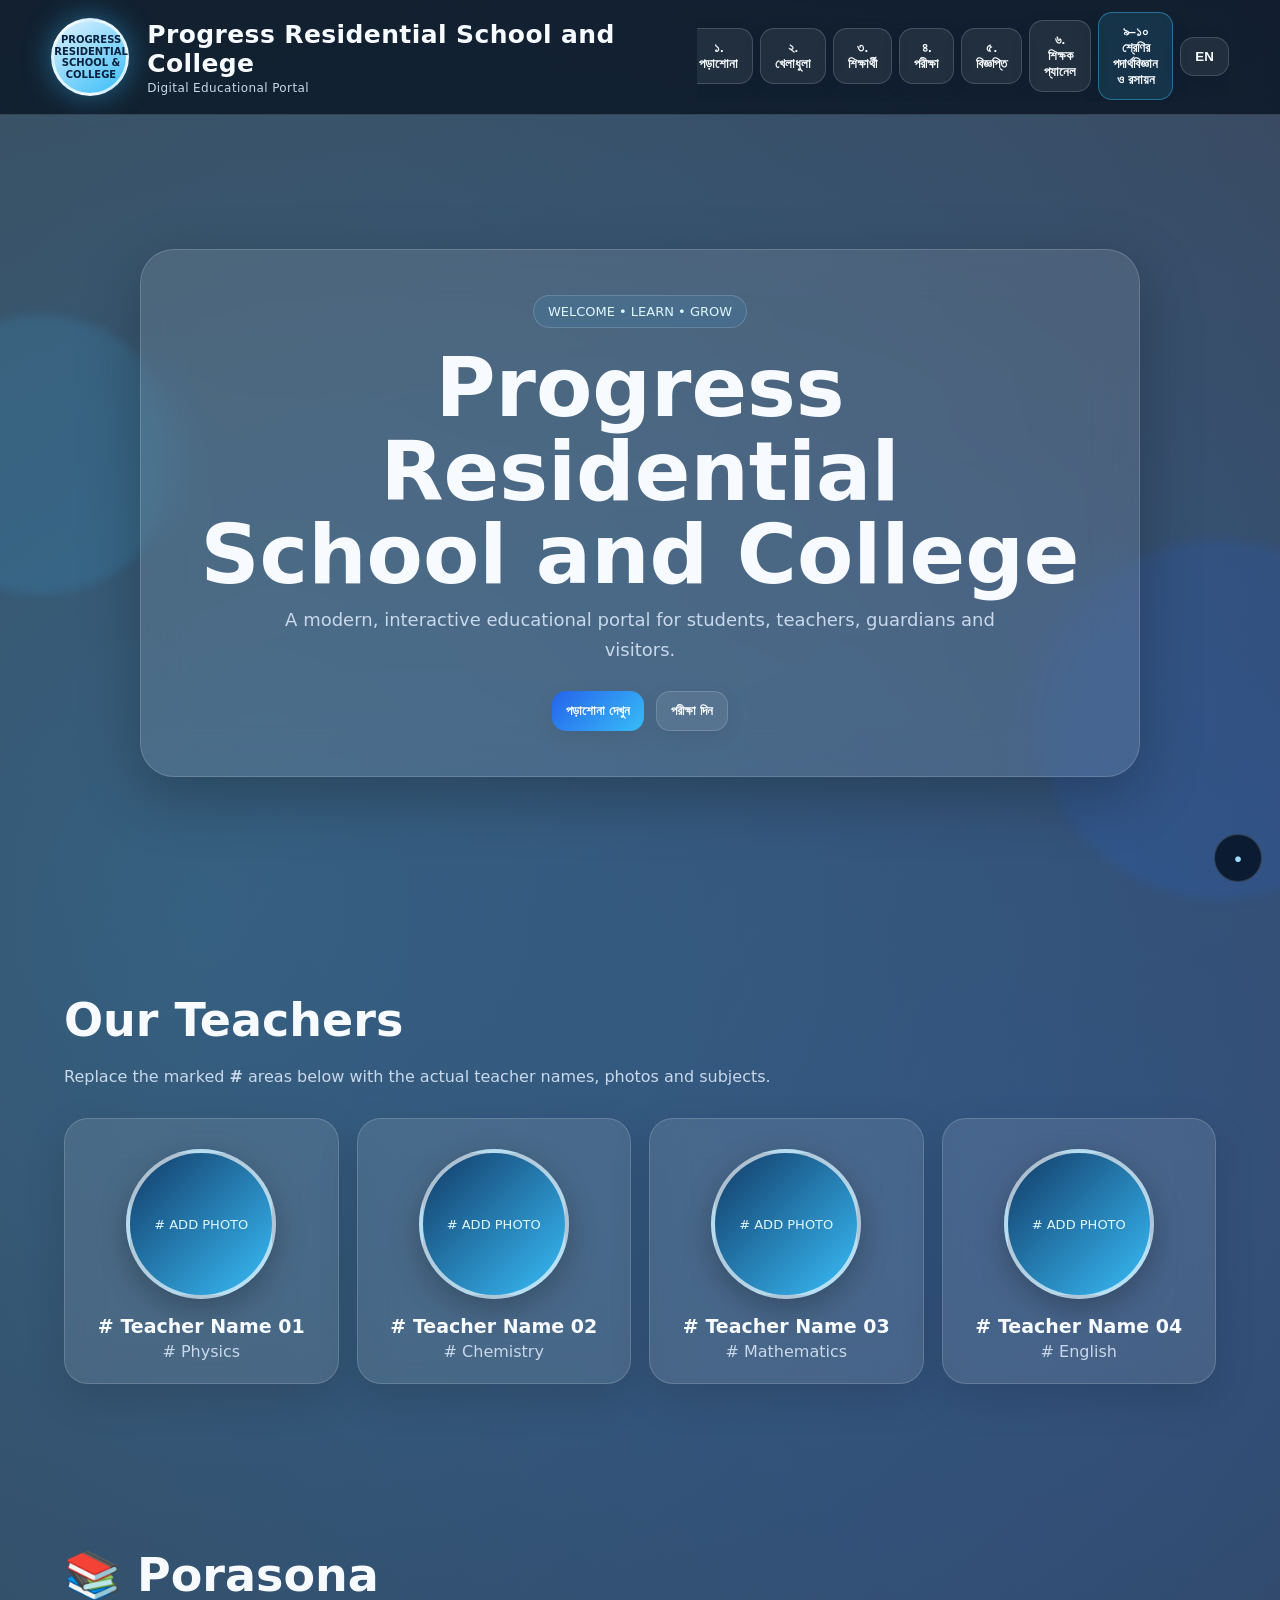
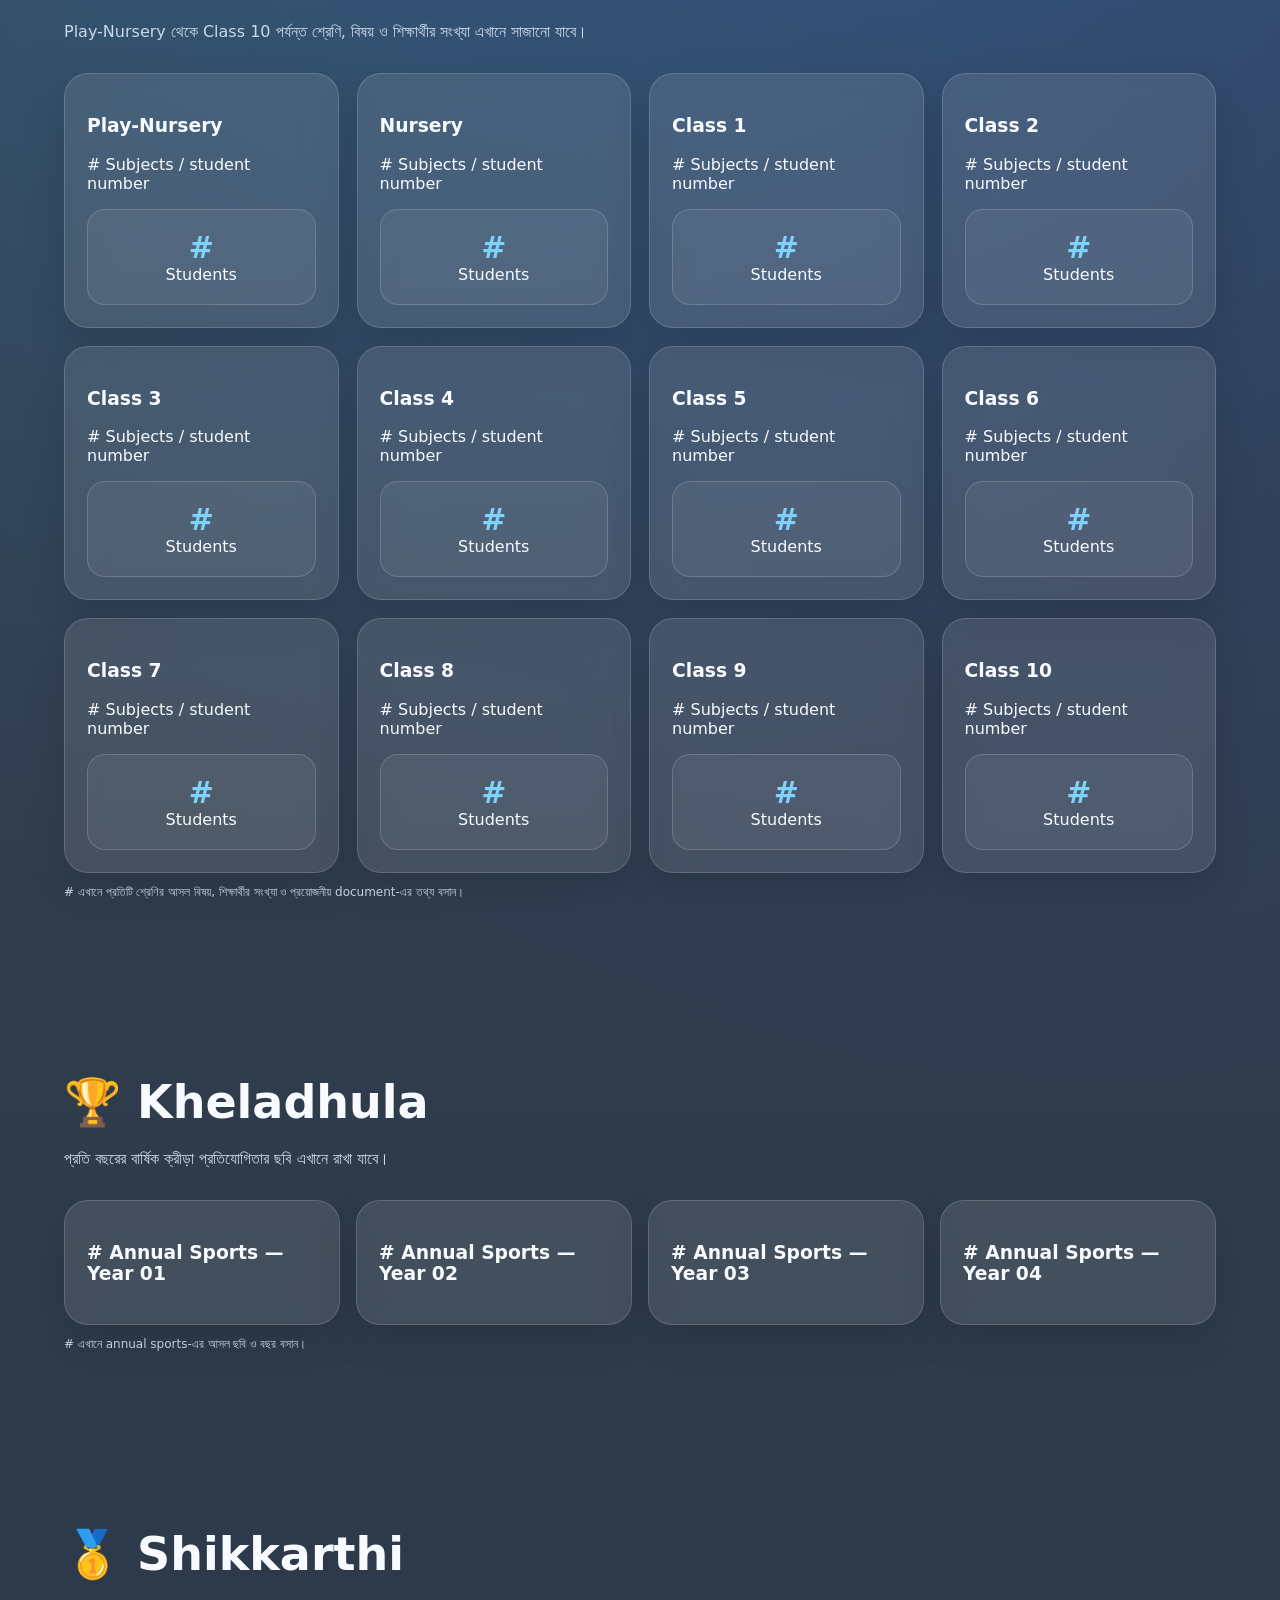
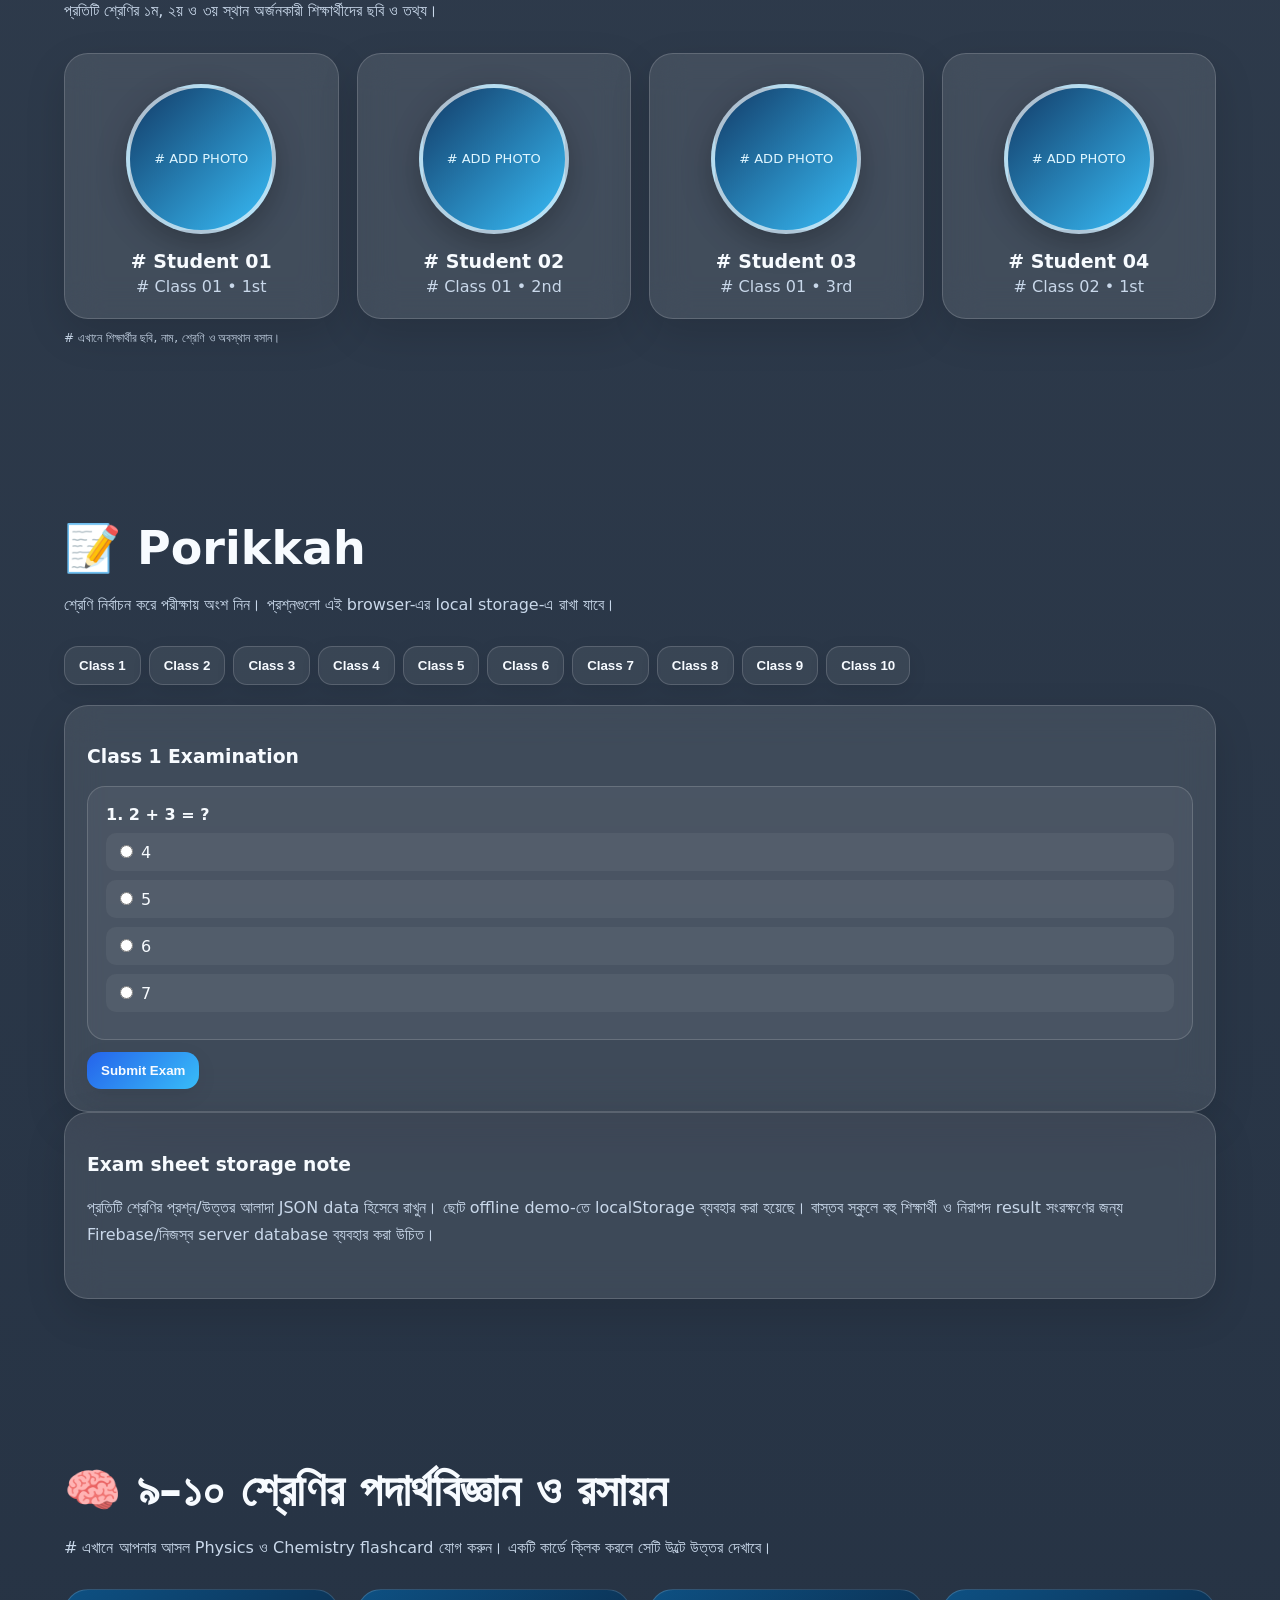
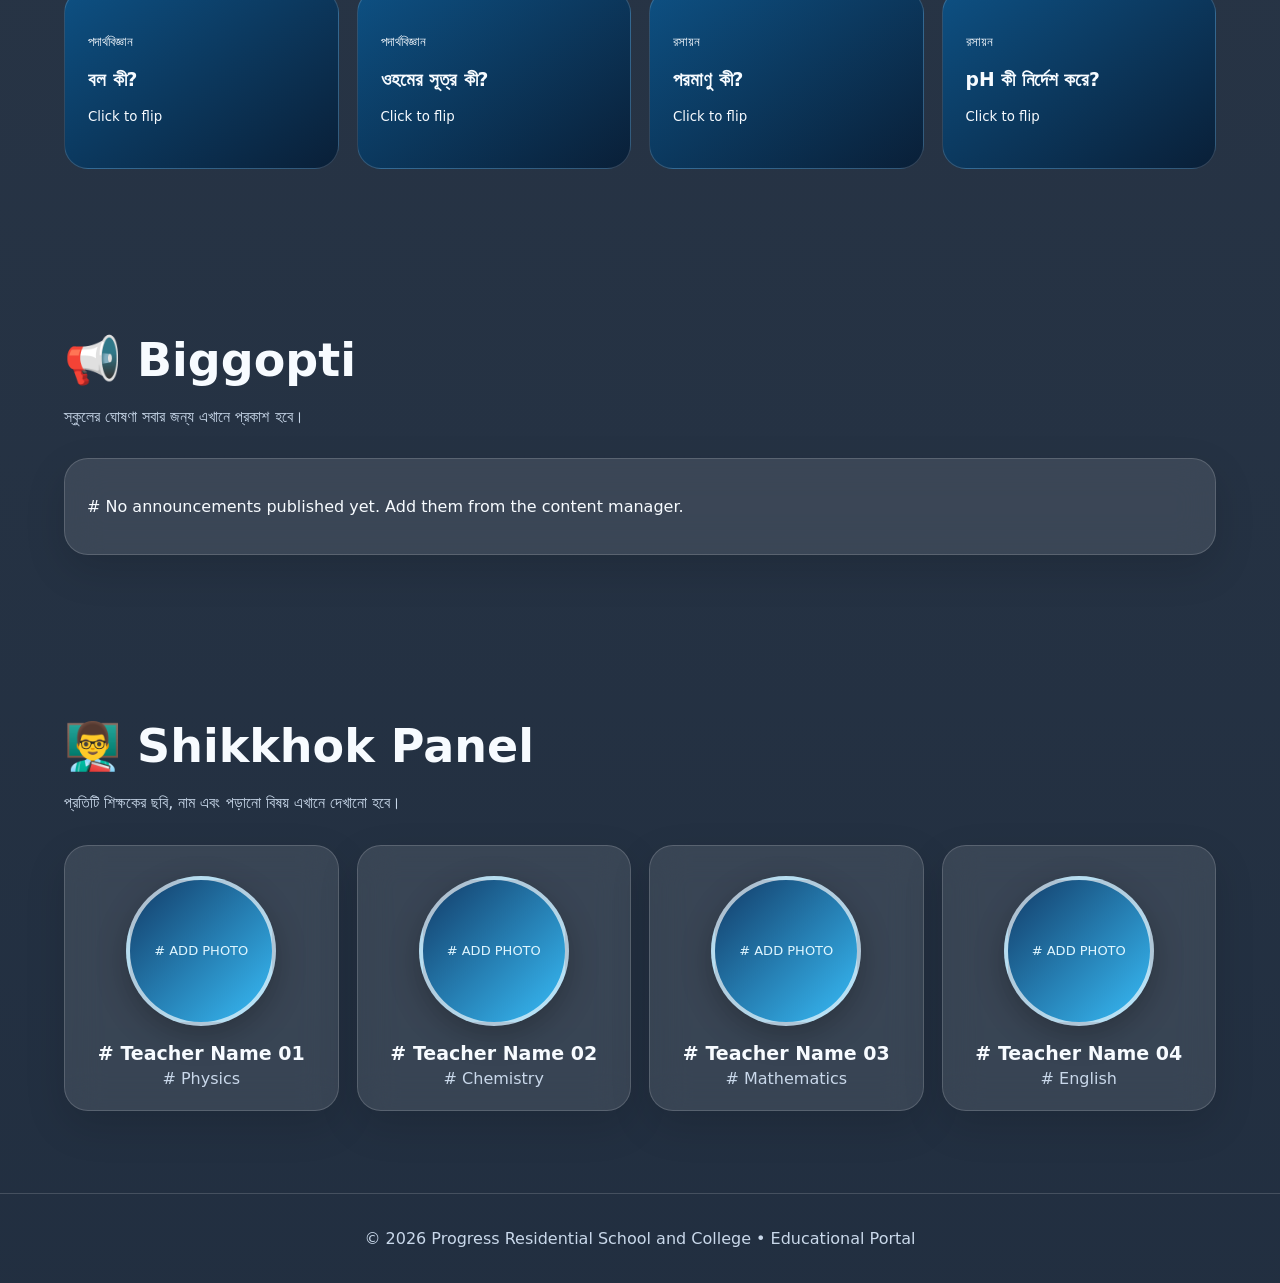
==== commit d8c80734: "Update index.html" ====
--- a/index.html
+++ b/index.html
@@ -1,343 +1,303 @@
 <!DOCTYPE html>
-<html lang="en" data-theme="dark" data-lang="en">
+<html lang="bn">
 <head>
-  <meta charset="UTF-8"/>
-  <meta name="viewport" content="width=device-width, initial-scale=1.0"/>
-  <title>নূরুল হিকমাহ · Noor Al-Hikma</title>
-  <link rel="stylesheet" href="style.css"/>
-  <link href="https://fonts.googleapis.com/css2?family=Cinzel+Decorative:wght@400;700;900&family=Cormorant+Garamond:ital,wght@0,300;0,400;0,600;1,300;1,400&family=Amiri:ital,wght@0,400;0,700;1,400&family=Hind+Siliguri:wght@300;400;500;600;700&display=swap" rel="stylesheet"/>
+<meta charset="UTF-8">
+<meta name="viewport" content="width=device-width, initial-scale=1.0">
+<meta name="theme-color" content="#0b5ed7">
+<title>Progress Residential School and College</title>
+<style>
+:root{
+  --bg:#061426;--bg2:#0b2442;--card:rgba(255,255,255,.10);--card2:rgba(255,255,255,.16);
+  --text:#f7fbff;--muted:#c9d8ea;--accent:#38bdf8;--accent2:#2563eb;--line:rgba(255,255,255,.16);
+  --shadow:0 20px 60px rgba(0,0,0,.25)
+}
+*{box-sizing:border-box;scroll-behavior:smooth}
+body{margin:0;font-family:Inter,Segoe UI,system-ui,sans-serif;color:var(--text);background:
+radial-gradient(circle at 15% 15%,rgba(56,189,248,.22),transparent 30%),
+radial-gradient(circle at 85% 20%,rgba(37,99,235,.22),transparent 30%),
+linear-gradient(rgba(3,18,38,.78),rgba(3,18,38,.88)),url("https://images.unsplash.com/photo-1562774053-701939374585?auto=format&fit=crop&w=2200&q=80") center/cover fixed;min-height:100vh;overflow-x:hidden}
+body:before,body:after{content:"";position:fixed;border-radius:50%;filter:blur(5px);pointer-events:none;z-index:-1}
+body:before{width:280px;height:280px;background:rgba(56,189,248,.12);left:-100px;top:35%}
+body:after{width:360px;height:360px;background:rgba(37,99,235,.13);right:-120px;bottom:0}
+header{position:sticky;top:0;z-index:1000;padding:12px 4%;backdrop-filter:blur(20px);background:rgba(3,14,29,.72);border-bottom:1px solid var(--line)}
+.nav{max-width:1400px;margin:auto;display:flex;align-items:center;gap:18px}
+.logo{width:78px;height:78px;border-radius:50%;display:grid;place-items:center;text-align:center;font-weight:900;font-size:10px;line-height:1.15;
+background:linear-gradient(145deg,#e0f2fe,#38bdf8);color:#06203b;border:3px solid rgba(255,255,255,.75);box-shadow:0 0 30px rgba(56,189,248,.45);flex:none}
+.brand{font-size:clamp(16px,2.3vw,25px);font-weight:800;letter-spacing:.4px;flex:1}
+.brand span{display:block;font-size:12px;color:var(--muted);font-weight:500;margin-top:3px}
+.navlinks{display:flex;gap:7px;flex:1;align-items:center;justify-content:flex-end;flex-wrap:nowrap;overflow-x:auto;scrollbar-width:thin;padding-bottom:2px}
+.navlinks button,.primary,.ghost,.classBtn,.adminBtn{border:1px solid var(--line);color:var(--text);background:rgba(255,255,255,.07);padding:11px 14px;border-radius:14px;cursor:pointer;font-weight:700;transition:.25s;box-shadow:0 6px 20px rgba(0,0,0,.08)}
+.navlinks button:hover,.primary:hover,.ghost:hover,.classBtn:hover,.adminBtn:hover{transform:translateY(-3px);background:linear-gradient(135deg,var(--accent2),var(--accent));box-shadow:0 12px 28px rgba(37,99,235,.3)}
+.menu{display:none}
+section{max-width:1400px;margin:auto;padding:82px 5%}
+.hero{min-height:calc(100vh - 104px);display:grid;place-items:center;text-align:center;position:relative}
+.heroBox{width:min(1000px,100%);padding:45px 25px;border:1px solid var(--line);background:var(--card);backdrop-filter:blur(22px);border-radius:34px;box-shadow:var(--shadow)}
+.badge{display:inline-block;padding:8px 14px;border:1px solid var(--line);border-radius:999px;color:#dff6ff;background:rgba(56,189,248,.1);font-size:13px}
+h1{font-size:clamp(38px,7vw,82px);margin:18px 0 8px;line-height:1.02}
+.hero p{max-width:760px;margin:0 auto 25px;color:var(--muted);font-size:18px;line-height:1.7}
+.actions{display:flex;justify-content:center;gap:12px;flex-wrap:wrap}
+.primary{background:linear-gradient(135deg,var(--accent2),var(--accent));border:0}
+.grid{display:grid;grid-template-columns:repeat(auto-fit,minmax(230px,1fr));gap:18px}
+.card{background:var(--card);border:1px solid var(--line);backdrop-filter:blur(18px);border-radius:24px;padding:22px;box-shadow:0 15px 40px rgba(0,0,0,.13);transition:.3s}
+.card:hover{transform:translateY(-7px);background:var(--card2)}
+.teacherCard{text-align:center;overflow:hidden;position:relative}
+.teacherPhoto{width:150px;height:150px;border-radius:50%;object-fit:cover;border:4px solid rgba(255,255,255,.65);background:linear-gradient(135deg,#123b67,#38bdf8);margin:8px auto 16px;display:grid;place-items:center;font-size:76px;line-height:1;box-shadow:0 10px 30px rgba(0,0,0,.25)}
+.placeholder{display:grid;place-items:center;color:#dff6ff;font-size:13px}
+.teacherCard h3{margin:5px 0;font-size:19px}.teacherCard p{margin:0;color:var(--muted)}
+h2{font-size:clamp(28px,4vw,46px);margin:0 0 10px}
+.sectionLead{color:var(--muted);margin-bottom:28px;line-height:1.7}
+.notice{display:flex;gap:14px;align-items:flex-start;padding:17px;border-radius:18px;border:1px solid var(--line);background:rgba(255,255,255,.06);margin-bottom:12px}
+.notice time{font-size:12px;color:#9ddcff;white-space:nowrap}
+.gallery{display:grid;grid-template-columns:repeat(auto-fit,minmax(220px,1fr));gap:16px}
+.gallery img{width:100%;height:210px;object-fit:cover;border-radius:18px;border:1px solid var(--line);background:#102b4a}
+.classTabs{display:flex;flex-wrap:wrap;gap:8px;margin:20px 0}
+.examPanel{display:none}.examPanel.active{display:block}
+.examItem{padding:18px;margin:12px 0;background:rgba(255,255,255,.06);border:1px solid var(--line);border-radius:18px}
+.option{display:block;margin:9px 0;padding:9px;border-radius:10px;background:rgba(255,255,255,.05)}
+input[type=text],input[type=number],textarea,select{width:100%;padding:12px 14px;border-radius:12px;border:1px solid var(--line);background:rgba(0,0,0,.16);color:var(--text);outline:none}
+textarea{min-height:100px;resize:vertical}
+.formGrid{display:grid;grid-template-columns:repeat(auto-fit,minmax(230px,1fr));gap:12px}
+.hidden{display:none!important}
+.stats{display:grid;grid-template-columns:repeat(auto-fit,minmax(150px,1fr));gap:12px;margin-top:25px}
+.stat{text-align:center;padding:20px;border:1px solid var(--line);border-radius:18px;background:rgba(255,255,255,.06)}
+.stat strong{display:block;font-size:30px;color:#7dd3fc}
+.adminDot{position:fixed;right:18px;bottom:18px;width:48px;height:48px;border-radius:50%;z-index:1100;border:1px solid var(--line);background:rgba(3,14,29,.8);color:#9ddcff;cursor:pointer;backdrop-filter:blur(12px)}
+.modal{position:fixed;inset:0;background:rgba(0,0,0,.7);z-index:1200;display:none;align-items:center;justify-content:center;padding:20px}
+.modal.open{display:flex}.modalBox{width:min(760px,100%);max-height:90vh;overflow:auto;background:#0b2038;border:1px solid var(--line);border-radius:25px;padding:24px}
+footer{padding:35px 5%;text-align:center;border-top:1px solid var(--line);color:var(--muted)}
+.small{font-size:12px;color:var(--muted)}
+@media(max-width:1150px){.nav{flex-wrap:wrap}.brand{min-width:240px}.navlinks{order:3;flex-basis:100%;justify-content:flex-start;overflow-x:auto;padding:4px 0 8px}.menu{display:none}.navlinks button{flex:none}}
+@media(max-width:600px){header{padding:8px 3%}.logo{width:62px;height:62px}.heroBox{padding:32px 18px}.hero p{font-size:16px}section{padding:65px 4%}}
+
+.flashNav{background:rgba(56,189,248,.13)!important;border-color:rgba(56,189,248,.45)!important}
+.langBtn{font-weight:900!important}
+.teacherPhoto{box-shadow:0 10px 30px rgba(0,0,0,.25)}
+.flashcards{display:grid;grid-template-columns:repeat(auto-fit,minmax(230px,1fr));gap:18px}
+.flash{min-height:180px;perspective:900px;cursor:pointer}
+.flashInner{height:100%;position:relative;transition:.55s;transform-style:preserve-3d}
+.flash.flipped .flashInner{transform:rotateY(180deg)}
+.flashFace{position:absolute;inset:0;backface-visibility:hidden;border:1px solid var(--line);border-radius:24px;padding:23px;background:linear-gradient(145deg,rgba(8,87,145,.82),rgba(4,27,53,.82));display:flex;flex-direction:column;justify-content:center}
+.flashBack{transform:rotateY(180deg);background:linear-gradient(145deg,rgba(14,116,144,.9),rgba(4,42,75,.9))}
+@media(max-width:1150px){.nav{flex-wrap:wrap}.brand{min-width:240px}.navlinks{order:3;flex-basis:100%;justify-content:flex-start;overflow-x:auto;padding:4px 0 8px}.menu{display:none}.navlinks button{flex:none}}
+</style>
 </head>
 <body>
-
-<!-- BACKGROUND -->
-<canvas id="bgCanvas"></canvas>
-<div class="pattern-overlay"></div>
-<div class="grain-overlay"></div>
-<div class="orb orb-1"></div><div class="orb orb-2"></div><div class="orb orb-3"></div>
-<div class="orb orb-4"></div><div class="orb orb-5"></div>
-<div class="lb lb1"></div><div class="lb lb2"></div><div class="lb lb3"></div>
-
-<!-- UTILITY BAR -->
-<div class="util-bar">
-  <div class="ub-left">
-    <span class="ub-hijri" id="hijriDate">☽ Loading…</span>
-    <span class="ub-prayer" id="prayerNext">🕌 Loading prayer…</span>
+<header>
+  <div class="nav">
+    <div class="logo">PROGRESS<br>RESIDENTIAL<br>SCHOOL &<br>COLLEGE</div>
+    <div class="brand">Progress Residential School and College<span>Digital Educational Portal</span></div>
+    <button class="menu ghost" onclick="toggleMenu()">☰</button>
+    <nav class="navlinks" id="navlinks">
+      <button data-bn="১. পড়াশোনা" data-en="1. Porasona" onclick="go('porasona')">১. পড়াশোনা</button>
+      <button data-bn="২. খেলাধুলা" data-en="2. Kheladhula" onclick="go('kheladhula')">২. খেলাধুলা</button>
+      <button data-bn="৩. শিক্ষার্থী" data-en="3. Shikkarthi" onclick="go('shikkarthi')">৩. শিক্ষার্থী</button>
+      <button data-bn="৪. পরীক্ষা" data-en="4. Porikkah" onclick="go('porikkah')">৪. পরীক্ষা</button>
+      <button data-bn="৫. বিজ্ঞপ্তি" data-en="5. Biggopti" onclick="go('biggopti')">৫. বিজ্ঞপ্তি</button>
+      <button data-bn="৬. শিক্ষক প্যানেল" data-en="6. Shikkhok Panel" onclick="go('shikkhok')">৬. শিক্ষক প্যানেল</button>
+      <button class="flashNav" data-bn="৯–১০ শ্রেণির পদার্থবিজ্ঞান ও রসায়ন" data-en="Class 9–10 Physics & Chemistry" onclick="go('flashcards')">৯–১০ শ্রেণির পদার্থবিজ্ঞান ও রসায়ন</button>
+      <button class="langBtn" id="langBtn" onclick="toggleLanguage()">EN</button>
+    </nav>
   </div>
-  <div class="ub-right">
-    <div class="lang-toggle">
-      <button class="lt-btn active" data-lang="en" onclick="setLang('en')">EN</button>
-      <button class="lt-btn" data-lang="bn" onclick="setLang('bn')">বাং</button>
-      <button class="lt-btn" data-lang="ar" onclick="setLang('ar')">عر</button>
-    </div>
-    <button class="theme-btn" id="themeBtn" onclick="toggleTheme()" title="Toggle Light/Dark">
-      <span id="themeIcon">🌙</span>
-      <div class="tb-track"><div class="tb-thumb"></div></div>
-    </button>
-    <button class="ub-btn" onclick="openSearch()">
-      <svg width="15" height="15" viewBox="0 0 24 24" fill="none" stroke="currentColor" stroke-width="2.5"><circle cx="11" cy="11" r="8"/><path d="m21 21-4.35-4.35"/></svg>
-    </button>
-    <button class="ub-btn admin-btn" onclick="openAdminGate()">
-      <svg width="15" height="15" viewBox="0 0 24 24" fill="none" stroke="currentColor" stroke-width="2.5"><path d="M17 21v-2a4 4 0 0 0-4-4H5a4 4 0 0 0-4 4v2"/><circle cx="9" cy="7" r="4"/><path d="M23 21v-2a4 4 0 0 0-3-3.87"/><path d="M16 3.13a4 4 0 0 1 0 7.75"/></svg>
-      <span data-i18n="admin">Admin</span>
-    </button>
-  </div>
-</div>
-
-<!-- HEADER -->
-<header class="site-header glass-header">
-  <div class="header-wrap">
-    <div class="logo-area">
-      <div class="logo-emblem">
-        <svg class="emb-svg" viewBox="0 0 80 80" xmlns="http://www.w3.org/2000/svg">
-          <circle cx="40" cy="40" r="37" fill="none" stroke="url(#eg)" stroke-width="0.8" stroke-dasharray="3 4" class="emb-r1"/>
-          <circle cx="40" cy="40" r="28" fill="none" stroke="url(#eg)" stroke-width="0.5" class="emb-r2"/>
-          <polygon points="40,8 47,30 70,30 51,46 58,68 40,53 22,68 29,46 10,30 33,30" fill="none" stroke="url(#eg)" stroke-width="0.7" class="emb-star"/>
-          <defs><linearGradient id="eg" x1="0%" y1="0%" x2="100%" y2="100%"><stop offset="0%" stop-color="#c9a84c"/><stop offset="50%" stop-color="#f0d080"/><stop offset="100%" stop-color="#c9a84c"/></linearGradient></defs>
-        </svg>
-        <span class="emb-moon">☽</span>
-      </div>
-      <div class="logo-texts">
-        <span class="logo-en" data-i18n="siteTitle">Noor Al-Hikma</span>
-        <span class="logo-ar">نور الحكمة</span>
-        <span class="logo-sub" data-i18n="siteSub">Islamic Literary Archive</span>
-      </div>
-    </div>
-    <div class="ticker-area">
-      <span class="bismillah">﷽</span>
-      <div class="ticker-box">
-        <div class="ticker-scroll" id="ticker"></div>
-      </div>
+</header>
+
+<main>
+<section class="hero" id="home">
+  <div class="heroBox">
+    <span class="badge">WELCOME • LEARN • GROW</span>
+    <h1>Progress Residential<br>School and College</h1>
+    <p>A modern, interactive educational portal for students, teachers, guardians and visitors.</p>
+    <div class="actions">
+      <button class="primary" data-bn="পড়াশোনা দেখুন" data-en="Explore Porasona" onclick="go('porasona')">পড়াশোনা দেখুন</button>
+      <button class="ghost" data-bn="পরীক্ষা দিন" data-en="Give an Exam" onclick="go('porikkah')">পরীক্ষা দিন</button>
     </div>
   </div>
-</header>
-
-<!-- HERO -->
-<section class="hero">
-  <div class="hero-verse glass-card" id="heroCard">
-    <div class="hv-ornament">
-      <span class="hv-line"></span><span class="hv-star">✦</span><span class="hv-line"></span>
-    </div>
-    <div class="hv-arabic" id="hArabic">إِنَّ مَعَ الْعُسْرِ يُسْرًا</div>
-    <div class="hv-trans" id="hTrans">"Indeed, with hardship will be ease."</div>
-    <div class="hv-ref" id="hRef">— Al-Inshirah 94:6</div>
-    <div class="hv-ornament bottom">
-      <span class="hv-line"></span><span class="hv-star">✦</span><span class="hv-line"></span>
-    </div>
-    <div class="hv-controls">
-      <button class="hvc-btn" onclick="prevVerse()">‹</button>
-      <div class="hv-dots" id="hvDots"></div>
-      <button class="hvc-btn" onclick="nextVerse()">›</button>
-    </div>
+</section>
+
+<section id="teachers">
+<h2>Our Teachers</h2>
+<p class="sectionLead">Replace the marked <b>#</b> areas below with the actual teacher names, photos and subjects.</p>
+<div class="grid" id="teacherGrid"></div>
+</section>
+
+<section id="porasona">
+<h2>📚 Porasona</h2>
+<p class="sectionLead">Play-Nursery থেকে Class 10 পর্যন্ত শ্রেণি, বিষয় ও শিক্ষার্থীর সংখ্যা এখানে সাজানো যাবে।</p>
+<div class="grid" id="classGrid"></div>
+<p class="small"># এখানে প্রতিটি শ্রেণির আসল বিষয়, শিক্ষার্থীর সংখ্যা ও প্রয়োজনীয় document-এর তথ্য বসান।</p>
+</section>
+
+<section id="kheladhula">
+<h2>🏆 Kheladhula</h2>
+<p class="sectionLead">প্রতি বছরের বার্ষিক ক্রীড়া প্রতিযোগিতার ছবি এখানে রাখা যাবে।</p>
+<div class="gallery" id="sportsGallery"></div>
+<p class="small"># এখানে annual sports-এর আসল ছবি ও বছর বসান।</p>
+</section>
+
+<section id="shikkarthi">
+<h2>🥇 Shikkarthi</h2>
+<p class="sectionLead">প্রতিটি শ্রেণির ১ম, ২য় ও ৩য় স্থান অর্জনকারী শিক্ষার্থীদের ছবি ও তথ্য।</p>
+<div class="grid" id="studentGrid"></div>
+<p class="small"># এখানে শিক্ষার্থীর ছবি, নাম, শ্রেণি ও অবস্থান বসান।</p>
+</section>
+
+<section id="porikkah">
+<h2>📝 Porikkah</h2>
+<p class="sectionLead">শ্রেণি নির্বাচন করে পরীক্ষায় অংশ নিন। প্রশ্নগুলো এই browser-এর local storage-এ রাখা যাবে।</p>
+<div class="classTabs" id="examTabs"></div>
+<div id="examArea"></div>
+<div class="card">
+<h3>Exam sheet storage note</h3>
+<p class="sectionLead">প্রতিটি শ্রেণির প্রশ্ন/উত্তর আলাদা JSON data হিসেবে রাখুন। ছোট offline demo-তে localStorage ব্যবহার করা হয়েছে। বাস্তব স্কুলে বহু শিক্ষার্থী ও নিরাপদ result সংরক্ষণের জন্য Firebase/নিজস্ব server database ব্যবহার করা উচিত।</p>
+</div>
+</section>
+
+
+<section id="flashcards">
+<h2>🧠 ৯–১০ শ্রেণির পদার্থবিজ্ঞান ও রসায়ন</h2>
+<p class="sectionLead"># এখানে আপনার আসল Physics ও Chemistry flashcard যোগ করুন। একটি কার্ডে ক্লিক করলে সেটি উল্টে উত্তর দেখাবে।</p>
+<div class="flashcards" id="flashGrid"></div>
+</section>
+
+<section id="biggopti">
+<h2>📢 Biggopti</h2>
+<p class="sectionLead">স্কুলের ঘোষণা সবার জন্য এখানে প্রকাশ হবে।</p>
+<div id="noticeList"></div>
+</section>
+
+<section id="shikkhok">
+<h2>👨‍🏫 Shikkhok Panel</h2>
+<p class="sectionLead">প্রতিটি শিক্ষকের ছবি, নাম এবং পড়ানো বিষয় এখানে দেখানো হবে।</p>
+<div class="grid" id="teacherPanelGrid"></div>
+</section>
+</main>
+
+<footer>© <span id="year"></span> Progress Residential School and College • Educational Portal</footer>
+<button class="adminDot" title="Content manager" onclick="openAdmin()">●</button>
+
+<div class="modal" id="adminModal">
+<div class="modalBox">
+<div style="display:flex;justify-content:space-between;align-items:center"><h2>Content Manager</h2><button class="ghost" onclick="closeAdmin()">✕</button></div>
+<p class="small">এই panel দিয়ে Biggopti প্রকাশ/মুছে ফেলতে পারবেন। Demo data browser-এর localStorage-এ থাকে।</p>
+<div class="formGrid">
+<input id="noticeTitle" placeholder="Announcement title">
+<input id="noticeDate" type="date">
+</div>
+<textarea id="noticeText" placeholder="Announcement details"></textarea>
+<button class="primary" onclick="addNotice()">Publish announcement</button>
+<hr style="border-color:var(--line);margin:25px 0">
+<h3>Existing announcements</h3><div id="adminNotices"></div>
+</div>
+</div>
+
+<script>
+const TEACHERS=[
+ {name:"# Teacher Name 01",subject:"# Physics",gender:"male"},
+ {name:"# Teacher Name 02",subject:"# Chemistry",gender:"female"},
+ {name:"# Teacher Name 03",subject:"# Mathematics",gender:"male"},
+ {name:"# Teacher Name 04",subject:"# English",gender:"female"}
+];
+const CLASSES=[
+ ["Play-Nursery","# Subjects / student number"],["Nursery","# Subjects / student number"],["Class 1","# Subjects / student number"],
+ ["Class 2","# Subjects / student number"],["Class 3","# Subjects / student number"],["Class 4","# Subjects / student number"],
+ ["Class 5","# Subjects / student number"],["Class 6","# Subjects / student number"],["Class 7","# Subjects / student number"],
+ ["Class 8","# Subjects / student number"],["Class 9","# Subjects / student number"],["Class 10","# Subjects / student number"]
+];
+const SPORTS=[
+ ["# Annual Sports — Year 01","https://images.unsplash.com/photo-1461896836934-ffe607ba8211?auto=format&fit=crop&w=900&q=80"],
+ ["# Annual Sports — Year 02","https://images.unsplash.com/photo-1517649763962-0c623066013b?auto=format&fit=crop&w=900&q=80"],
+ ["# Annual Sports — Year 03","https://images.unsplash.com/photo-1521412644187-c49fa049e84d?auto=format&fit=crop&w=900&q=80"],
+ ["# Annual Sports — Year 04","https://images.unsplash.com/photo-1579952363873-27f3bade9f55?auto=format&fit=crop&w=900&q=80"]
+];
+const STUDENTS=[
+ ["# Student 01","# Class 01","1st","https://images.unsplash.com/photo-1503676260728-1c00da094a0b?auto=format&fit=crop&w=500&q=80"],
+ ["# Student 02","# Class 01","2nd","https://images.unsplash.com/photo-1509062522246-3755977927d7?auto=format&fit=crop&w=500&q=80"],
+ ["# Student 03","# Class 01","3rd","https://images.unsplash.com/photo-1529390079861-591de354faf5?auto=format&fit=crop&w=500&q=80"],
+ ["# Student 04","# Class 02","1st","https://images.unsplash.com/photo-1509062522246-3755977927d7?auto=format&fit=crop&w=500&q=80"]
+];
+
+const FLASHCARDS=[
+ ["পদার্থবিজ্ঞান","বল কী?","বস্তুর গতির পরিবর্তন ঘটাতে পারে এমন প্রভাবকে বল বলা হয়।"],
+ ["পদার্থবিজ্ঞান","ওহমের সূত্র কী?","তাপমাত্রা স্থির থাকলে V = IR।"],
+ ["রসায়ন","পরমাণু কী?","কোনো মৌলের ধর্ম বজায় রাখা ক্ষুদ্রতম কণা হলো পরমাণু।"],
+ ["রসায়ন","pH কী নির্দেশ করে?","দ্রবণের অম্লত্ব বা ক্ষারত্বের মাত্রা নির্দেশ করে।"]
+];
+function renderFlashcards(){
+ document.getElementById("flashGrid").innerHTML=FLASHCARDS.map(f=>`
+ <article class="flash" onclick="this.classList.toggle('flipped')">
+  <div class="flashInner">
+   <div class="flashFace"><small>${escapeHTML(f[0])}</small><h3>${escapeHTML(f[1])}</h3><small>Click to flip</small></div>
+   <div class="flashFace flashBack"><h3>উত্তর</h3><p>${escapeHTML(f[2])}</p></div>
   </div>
-
-  <div class="hero-side">
-    <!-- Prayer Times -->
-    <div class="hw glass-card prayer-hw" id="prayerCard">
-      <div class="hw-head"><span>🕌</span><span data-i18n="prayerTimes">Prayer Times</span><span class="hw-loc" id="hwLoc">Dhaka, BD</span></div>
-      <div class="pt-grid" id="ptGrid"><div class="pt-loading">Detecting location…</div></div>
-    </div>
-    <!-- Hijri + Stats -->
-    <div class="hw-row">
-      <div class="hw glass-card hijri-hw">
-        <div class="hw-head"><span>📅</span><span data-i18n="islamicDate">Islamic Date</span></div>
-        <div class="hijri-big" id="hijriBig">—</div>
-        <div class="hijri-greg" id="hijriGreg">—</div>
-      </div>
-      <div class="hw glass-card stats-hw">
-        <div class="hw-head"><span>✦</span><span data-i18n="archive">Archive</span></div>
-        <div class="sw-pills">
-          <div class="sw-pill" onclick="showSection('poems')"><span>📜</span><b id="s1">0</b><small data-i18n="poems">Poems</small></div>
-          <div class="sw-pill" onclick="showSection('novels')"><span>📚</span><b id="s2">0</b><small data-i18n="novels">Novels</small></div>
-          <div class="sw-pill" onclick="showSection('thoughts')"><span>💭</span><b id="s3">0</b><small data-i18n="thoughts">Thoughts</small></div>
-          <div class="sw-pill" onclick="showSection('faq')"><span>🤲</span><b id="s4">0</b><small>FAQ</small></div>
-        </div>
-      </div>
-    </div>
-  </div>
-</section>
-
-<!-- NAV -->
-<nav class="main-nav">
-  <button class="nav-btn active" data-sec="poems" onclick="showSection('poems')">
-    <div class="nb-glow"></div>
-    <span class="nb-icon">📜</span>
-    <span class="nb-en" data-i18n="poems">Poems</span>
-    <span class="nb-bn">কবিতা</span>
-    <span class="nb-ar">قصائد</span>
-    <div class="nb-bar"></div>
-  </button>
-  <button class="nav-btn" data-sec="novels" onclick="showSection('novels')">
-    <div class="nb-glow"></div>
-    <span class="nb-icon">📚</span>
-    <span class="nb-en" data-i18n="novels">Novels</span>
-    <span class="nb-bn">উপন্যাস</span>
-    <span class="nb-ar">روايات</span>
-    <div class="nb-bar"></div>
-  </button>
-  <button class="nav-btn" data-sec="thoughts" onclick="showSection('thoughts')">
-    <div class="nb-glow"></div>
-    <span class="nb-icon">🌙</span>
-    <span class="nb-en" data-i18n="thoughts">Thoughts</span>
-    <span class="nb-bn">চিন্তা</span>
-    <span class="nb-ar">أفكار</span>
-    <div class="nb-bar"></div>
-  </button>
-  <button class="nav-btn" data-sec="faq" onclick="showSection('faq')">
-    <div class="nb-glow"></div>
-    <span class="nb-icon">🤲</span>
-    <span class="nb-en">FAQ</span>
-    <span class="nb-bn">প্রশ্নোত্তর</span>
-    <span class="nb-ar">أسئلة</span>
-    <div class="nb-bar"></div>
-  </button>
-</nav>
-
-<!-- MAIN CONTENT -->
-<main class="main-content">
-
-  <section class="csec active" id="sec-poems">
-    <div class="csec-head"><span class="csh-icon">📜</span><span data-i18n="poems">Poems</span><span class="csh-divider">—</span><span class="csh-bn">কবিতা</span><span class="csh-divider">—</span><span class="csh-ar">قصائد</span></div>
-    <div class="cards-grid" id="grid-poems"></div>
-  </section>
-
-  <section class="csec" id="sec-novels">
-    <div class="csec-head"><span class="csh-icon">📚</span><span data-i18n="novels">Novels</span><span class="csh-divider">—</span><span class="csh-bn">উপন্যাস</span><span class="csh-divider">—</span><span class="csh-ar">روايات</span></div>
-    <div class="cards-grid" id="grid-novels"></div>
-  </section>
-
-  <section class="csec" id="sec-thoughts">
-    <div class="csec-head"><span class="csh-icon">🌙</span><span data-i18n="thoughts">Thoughts</span><span class="csh-divider">—</span><span class="csh-bn">চিন্তাভাবনা</span><span class="csh-divider">—</span><span class="csh-ar">أفكار</span></div>
-    <div class="cards-grid" id="grid-thoughts"></div>
-  </section>
-
-  <section class="csec" id="sec-faq">
-    <div class="csec-head"><span class="csh-icon">🤲</span>FAQ<span class="csh-divider">—</span><span class="csh-bn">প্রশ্নোত্তর</span><span class="csh-divider">—</span><span class="csh-ar">أسئلة</span></div>
-    <div class="faq-search-card glass-card">
-      <div class="faq-row">
-        <span class="faq-sparkle">✦</span>
-        <input id="faqInput" class="faq-inp" placeholder="Ask an Islamic question in any language…" onkeydown="if(event.key==='Enter')askFAQ()"/>
-        <button class="faq-ask-btn glass-btn" onclick="askFAQ()"><span data-i18n="ask">Ask</span><div class="btn-shine"></div></button>
-      </div>
-      <div class="faq-chips">
-        <span class="fc-lbl" data-i18n="tryAsking">Try:</span>
-        <button class="fc" onclick="setQ('What is Tawakkul in Islam?')">Tawakkul</button>
-        <button class="fc" onclick="setQ('Explain the 5 pillars of Islam')">5 Pillars</button>
-        <button class="fc" onclick="setQ('What does the Quran say about patience?')">Patience</button>
-        <button class="fc" onclick="setQ('What is the significance of Ramadan?')">Ramadan</button>
-        <button class="fc" onclick="setQ('ইসলামে সবরের গুরুত্ব কী?')">সবর</button>
-        <button class="fc" onclick="setQ('রমজানের ফজিলত কী?')">রমজান</button>
-      </div>
-      <div id="faq-answer-box"></div>
-    </div>
-    <div class="cards-grid" id="grid-faq"></div>
-  </section>
-
-</main>
-
-<!-- FOOTER -->
-<footer class="site-footer">
-  <div class="footer-strip">سُبْحَانَ اللَّهِ · الْحَمْدُ لِلَّهِ · لَا إِلَهَ إِلَّا اللَّهُ · اللَّهُ أَكْبَرُ · سُبْحَانَ اللَّهِ · الْحَمْدُ لِلَّهِ · لَا إِلَهَ إِلَّا اللَّهُ · اللَّهُ أَكْبَرُ</div>
-  <div class="footer-copy">নূরুল হিকমাহ &nbsp;·&nbsp; Noor Al-Hikma &nbsp;·&nbsp; نور الحكمة &nbsp;—&nbsp; Islamic Literary Archive</div>
-</footer>
-
-<!-- SEARCH MODAL -->
-<div class="overlay" id="searchOv" onclick="closeSearch(event)">
-  <div class="search-modal glass-card" onclick="event.stopPropagation()">
-    <div class="sm-top">
-      <svg width="18" height="18" viewBox="0 0 24 24" fill="none" stroke="currentColor" stroke-width="2.5"><circle cx="11" cy="11" r="8"/><path d="m21 21-4.35-4.35"/></svg>
-      <input id="srchInput" class="sm-inp" placeholder="Search all content…" oninput="liveSearch(this.value)"/>
-      <button class="sm-x" onclick="closeSearch()">✕</button>
-    </div>
-    <div id="srchResults" class="srch-results"></div>
-  </div>
-</div>
-
-<!-- ADMIN GATE -->
-<div class="overlay" id="adminGate" onclick="closeAdminGate(event)">
-  <div class="gate-box glass-card" onclick="event.stopPropagation()">
-    <div class="gate-icon-big">🔐</div>
-    <h2 class="gate-title" data-i18n="adminAccess">Admin Access</h2>
-    <p class="gate-sub">Enter password to continue</p>
-    <div class="gate-row">
-      <input type="password" id="gatePass" class="gate-inp" placeholder="Password" onkeydown="if(event.key==='Enter')verifyPass()"/>
-      <button class="gate-go glass-btn" onclick="verifyPass()"><span>Enter</span><div class="btn-shine"></div></button>
-    </div>
-    <div class="gate-err" id="gateErr"></div>
-  </div>
-</div>
-
-<!-- ADMIN PANEL -->
-<div class="overlay" id="adminOv" onclick="closeAdmin(event)">
-  <div class="admin-panel glass-card" onclick="event.stopPropagation()">
-    <div class="ap-hdr">
-      <span class="ap-title-text">⚙ Admin Panel <span class="ap-secured">SECURED</span></span>
-      <button class="modal-x" onclick="closeAdmin()">✕</button>
-    </div>
-    <div class="ap-tabs">
-      <button class="ap-t active" onclick="apTab('add',this)">➕ Add</button>
-      <button class="ap-t" onclick="apTab('manage',this)">📋 Manage</button>
-      <button class="ap-t" onclick="apTab('quickfaq',this)">🤲 FAQ</button>
-      <button class="ap-t" onclick="apTab('settings',this)">⚙ Settings</button>
-    </div>
-    <div class="ap-body" id="apBody">
-
-      <!-- ADD TAB -->
-      <div id="tab-add" class="ap-content active">
-        <div class="af">
-          <div class="af-row">
-            <div class="af-field"><label>Category <span class="req">*</span></label>
-              <select id="aCat" class="ainp"><option value="poems">📜 Poems</option><option value="novels">📚 Novels</option><option value="thoughts">🌙 Thoughts</option><option value="faq">🤲 FAQ</option></select>
-            </div>
-            <div class="af-field"><label>Color Theme</label>
-              <div class="cpicker">
-                <button class="cp active" data-c="gold" onclick="pickColor(this)">Gold</button>
-                <button class="cp" data-c="teal" onclick="pickColor(this)">Teal</button>
-                <button class="cp" data-c="rose" onclick="pickColor(this)">Rose</button>
-                <button class="cp" data-c="emerald" onclick="pickColor(this)">Emerald</button>
-                <button class="cp" data-c="violet" onclick="pickColor(this)">Violet</button>
-              </div>
-            </div>
-          </div>
-          <div class="af-field"><label>English Title <span class="req">*</span></label><input id="aTitleEn" class="ainp" placeholder="The Light of Patience"/></div>
-          <div class="af-row">
-            <div class="af-field"><label>বাংলা শিরোনাম</label><input id="aTitleBn" class="ainp" placeholder="ধৈর্যের আলো"/></div>
-            <div class="af-field"><label>العنوان العربي</label><input id="aTitleAr" class="ainp" dir="auto" placeholder="نور الصبر"/></div>
-          </div>
-          <div class="af-field"><label>English Excerpt</label><textarea id="aExcEn" class="ainp atx" placeholder="Brief description for the card…"></textarea></div>
-          <div class="af-field"><label>বাংলা সংক্ষেপ</label><textarea id="aExcBn" class="ainp atx" placeholder="কার্ডের জন্য সংক্ষিপ্ত বিবরণ…"></textarea></div>
-          <div class="af-field"><label>Full Content — English (HTML ok)</label><textarea id="aConEn" class="ainp atx tall" placeholder="Full article text…"></textarea></div>
-          <div class="af-field"><label>পূর্ণ বিষয়বস্তু — বাংলা</label><textarea id="aConBn" class="ainp atx tall" placeholder="বাংলায় সম্পূর্ণ লেখা…"></textarea></div>
-          <div class="af-field"><label>Arabic Quranic Verse (optional)</label><input id="aVerse" class="ainp" dir="auto" placeholder="إِنَّ مَعَ الْعُسْرِ يُسْرًا"/></div>
-          <button class="save-btn glass-btn" onclick="saveEntry()"><span>✦ Save Entry</span><div class="btn-shine"></div></button>
-        </div>
-      </div>
-
-      <!-- MANAGE TAB -->
-      <div id="tab-manage" class="ap-content">
-        <div class="mf-row">
-          <button class="mf active" onclick="filterManage('all',this)">All</button>
-          <button class="mf" onclick="filterManage('poems',this)">Poems</button>
-          <button class="mf" onclick="filterManage('novels',this)">Novels</button>
-          <button class="mf" onclick="filterManage('thoughts',this)">Thoughts</button>
-          <button class="mf" onclick="filterManage('faq',this)">FAQ</button>
-        </div>
-        <div id="manageList"></div>
-      </div>
-
-      <!-- QUICK FAQ TAB -->
-      <div id="tab-quickfaq" class="ap-content">
-        <p class="qfaq-intro">Add a handwritten Q&A directly to the FAQ section.</p>
-        <div class="af">
-          <div class="af-field"><label>Question — English <span class="req">*</span></label><input id="qfaqQEn" class="ainp" placeholder="What is Ihsan?"/></div>
-          <div class="af-field"><label>প্রশ্ন — বাংলা</label><input id="qfaqQBn" class="ainp" placeholder="ইহসান কী?"/></div>
-          <div class="af-field"><label>Answer — English <span class="req">*</span></label><textarea id="qfaqAEn" class="ainp atx tall" placeholder="Full answer in English…"></textarea></div>
-          <div class="af-field"><label>উত্তর — বাংলা</label><textarea id="qfaqABn" class="ainp atx tall" placeholder="বাংলায় উত্তর…"></textarea></div>
-          <div class="af-field"><label>Quranic Verse (Arabic, optional)</label><input id="qfaqV" class="ainp" dir="auto" placeholder="Optional Arabic verse"/></div>
-          <button class="save-btn glass-btn" onclick="saveFaqAdmin()"><span>✦ Add to FAQ</span><div class="btn-shine"></div></button>
-        </div>
-      </div>
-
-      <!-- SETTINGS TAB -->
-      <div id="tab-settings" class="ap-content">
-        <div class="af">
-          <div class="af-field"><label>Change Admin Password</label>
-            <div class="af-row">
-              <input type="password" id="setOld" class="ainp" placeholder="Current password"/>
-              <input type="password" id="setNew" class="ainp" placeholder="New password"/>
-            </div>
-          </div>
-          <div class="af-field"><label>Add Custom Ticker Verse</label><input id="setTicker" class="ainp" dir="auto" placeholder="New Arabic verse for ticker…"/></div>
-          <button class="save-btn glass-btn" onclick="saveSettings()"><span>✦ Save Settings</span><div class="btn-shine"></div></button>
-        </div>
-      </div>
-
-    </div>
-  </div>
-</div>
-
-<!-- VIEWER MODAL -->
-<div class="overlay" id="viewerOv" onclick="closeViewer(event)">
-  <div class="viewer-panel glass-card" onclick="event.stopPropagation()">
-    <div class="vp-hdr">
-      <div class="vp-title-area">
-        <div class="vp-title" id="vpTitle">—</div>
-        <div class="vp-subtitle" id="vpSub"></div>
-      </div>
-      <div class="vp-controls">
-        <div class="vp-lang-sw">
-          <button class="vls active" data-vl="en" onclick="vLang('en',this)">EN</button>
-          <button class="vls" data-vl="bn" onclick="vLang('bn',this)">বাং</button>
-        </div>
-        <button class="modal-x" onclick="closeViewer()">✕</button>
-      </div>
-    </div>
-    <div class="vp-body" id="vpBody"></div>
-  </div>
-</div>
-
-<!-- TOAST -->
-<div class="toast-el" id="toast"></div>
-
-<script src="app.js"></script>
+ </article>`).join("");
+}
+let language="bn";
+function toggleLanguage(){
+ language=language==="bn"?"en":"bn";
+ document.querySelectorAll("[data-bn]").forEach(el=>el.textContent=el.dataset[language]);
+ document.getElementById("langBtn").textContent=language==="bn"?"EN":"বাংলা";
+  document.querySelectorAll(".langOnly").forEach(el=>el.textContent=el.dataset[language]);
+ document.documentElement.lang=language;
+}
+
+const exams={
+ "Class 1":[{q:"2 + 3 = ?",o:["4","5","6","7"],a:1}],
+ "Class 5":[{q:"বাংলাদেশের রাজধানী কোনটি?",o:["ঢাকা","চট্টগ্রাম","খুলনা","রাজশাহী"],a:0}],
+ "Class 10":[{q:"HTML-এর পূর্ণরূপ কোনটি?",o:["Hyper Text Markup Language","High Text Machine Language","Hyper Tool Multi Language","Home Tool Markup Language"],a:0}]
+};
+
+function go(id){document.getElementById(id).scrollIntoView({behavior:"smooth"});document.getElementById("navlinks").classList.remove("open")}
+function toggleMenu(){document.getElementById("navlinks").classList.toggle("open")}
+function teacherHTML(t){
+ const img=t.photo?`<img class="teacherPhoto" src="${escapeHTML(t.photo)}" alt="${escapeHTML(t.name)}">`:`<div class="teacherPhoto placeholder"># ADD PHOTO</div>`;
+ return `<article class="card teacherCard">${img}<h3>${escapeHTML(t.name)}</h3><p>${escapeHTML(t.subject)}</p></article>`
+}
+function renderTeachers(){
+ const x=TEACHERS.map(teacherHTML).join("");
+ document.getElementById("teacherGrid").innerHTML=x;document.getElementById("teacherPanelGrid").innerHTML=x;
+}
+function renderClasses(){
+ document.getElementById("classGrid").innerHTML=CLASSES.map(c=>`<article class="card"><h3>${escapeHTML(c[0])}</h3><p>${escapeHTML(c[1])}</p><div class="stat"><strong>#</strong><span>Students</span></div></article>`).join("");
+}
+function renderSports(){
+ document.getElementById("sportsGallery").innerHTML=SPORTS.map(s=>`<div class="card"><img src="${s[1]}" alt="${escapeHTML(s[0])}" onerror="this.style.display='none'" style="width:100%;height:210px;object-fit:cover;border-radius:16px"><h3>${escapeHTML(s[0])}</h3></div>`).join("");
+}
+function renderStudents(){
+ document.getElementById("studentGrid").innerHTML=STUDENTS.map(s=>`<article class="card teacherCard"><img class="teacherPhoto" src="${s[3]}" alt="${escapeHTML(s[0])}" onerror="this.outerHTML='<div class=\\'teacherPhoto placeholder\\'># ADD PHOTO</div>'"><h3>${escapeHTML(s[0])}</h3><p>${escapeHTML(s[1])} • ${escapeHTML(s[2])}</p></article>`).join("");
+}
+function renderExamTabs(){
+ const keys=["Class 1","Class 2","Class 3","Class 4","Class 5","Class 6","Class 7","Class 8","Class 9","Class 10"];
+ document.getElementById("examTabs").innerHTML=keys.map(k=>`<button class="classBtn" onclick="showExam('${k}')">${k}</button>`).join("");
+ showExam("Class 1");
+}
+function showExam(cls){
+ const qs=exams[cls]||[];
+ const area=document.getElementById("examArea");
+ if(!qs.length){area.innerHTML=`<div class="card"><h3>${cls}</h3><p># এখানে এই শ্রেণির exam questions যোগ করুন।</p></div>`;return}
+ area.innerHTML=`<div class="card"><h3>${cls} Examination</h3><form onsubmit="submitExam(event,'${cls}')">${qs.map((q,i)=>`<div class="examItem"><b>${i+1}. ${escapeHTML(q.q)}</b>${q.o.map((o,j)=>`<label class="option"><input required type="radio" name="q${i}" value="${j}"> ${escapeHTML(o)}</label>`).join("")}</div>`).join("")}<button class="primary" type="submit">Submit Exam</button></form><div id="result"></div></div>`;
+}
+function submitExam(e,cls){
+ e.preventDefault();let score=0;const form=e.target;exams[cls].forEach((q,i)=>{if(Number(form.querySelector(`input[name=q${i}]:checked`).value)===q.a)score++});
+ form.parentElement.querySelector("#result").innerHTML=`<div class="notice"><b>Result:</b> ${score} / ${exams[cls].length}</div>`;
+}
+function getNotices(){return JSON.parse(localStorage.getItem("progress_residential_notices")||"[]")}
+function saveNotices(a){localStorage.setItem("progress_residential_notices",JSON.stringify(a))}
+function renderNotices(){
+ const a=getNotices();
+ document.getElementById("noticeList").innerHTML=a.length?a.map(n=>`<div class="notice"><time>${escapeHTML(n.date||"")}</time><div><h3 style="margin:0 0 5px">${escapeHTML(n.title)}</h3><div>${escapeHTML(n.text)}</div></div></div>`).join(""):`<div class="card"><p># No announcements published yet. Add them from the content manager.</p></div>`;
+ document.getElementById("adminNotices").innerHTML=a.map((n,i)=>`<div class="notice"><div><b>${escapeHTML(n.title)}</b><div class="small">${escapeHTML(n.date||"")}</div></div><button class="ghost" onclick="deleteNotice(${i})">Delete</button></div>`).join("")||"<p class='small'>No announcements.</p>";
+}
+function addNotice(){
+ const title=document.getElementById("noticeTitle").value.trim(),text=document.getElementById("noticeText").value.trim(),date=document.getElementById("noticeDate").value;
+ if(!title||!text){alert("Title and details are required.");return}
+ const a=getNotices();a.unshift({title,text,date});saveNotices(a);document.getElementById("noticeTitle").value="";document.getElementById("noticeText").value="";renderNotices();alert("Announcement published.");
+}
+function deleteNotice(i){const a=getNotices();a.splice(i,1);saveNotices(a);renderNotices()}
+function openAdmin(){document.getElementById("adminModal").classList.add("open");renderNotices()}
+function closeAdmin(){document.getElementById("adminModal").classList.remove("open")}
+function escapeHTML(v){return String(v).replace(/[&<>"']/g,m=>({"&":"&amp;","<":"&lt;",">":"&gt;",'"':"&quot;","'":"&#039;"}[m]))}
+document.getElementById("year").textContent=new Date().getFullYear();
+renderTeachers();renderClasses();renderSports();renderStudents();renderFlashcards();renderExamTabs();renderNotices();
+document.getElementById("adminModal").addEventListener("click",e=>{if(e.target.id==="adminModal")closeAdmin()});
+</script>
 </body>
 </html>
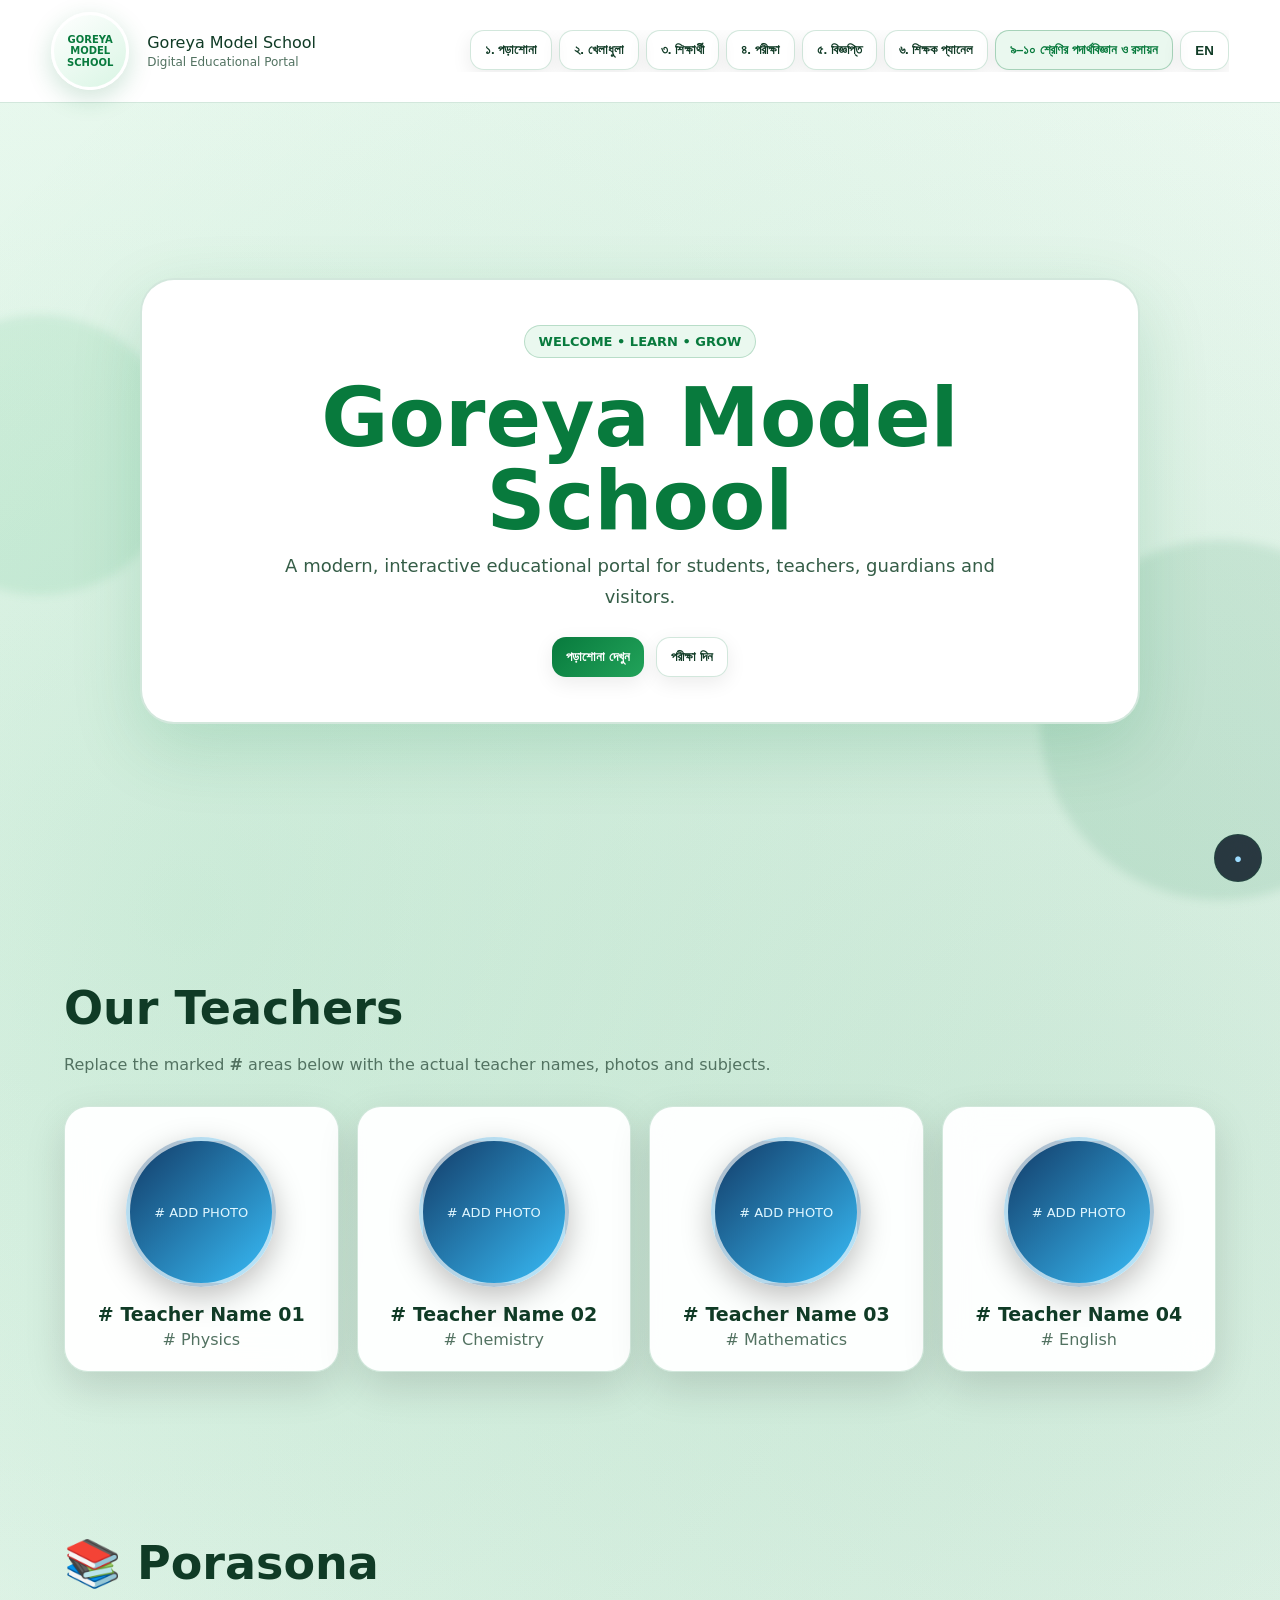
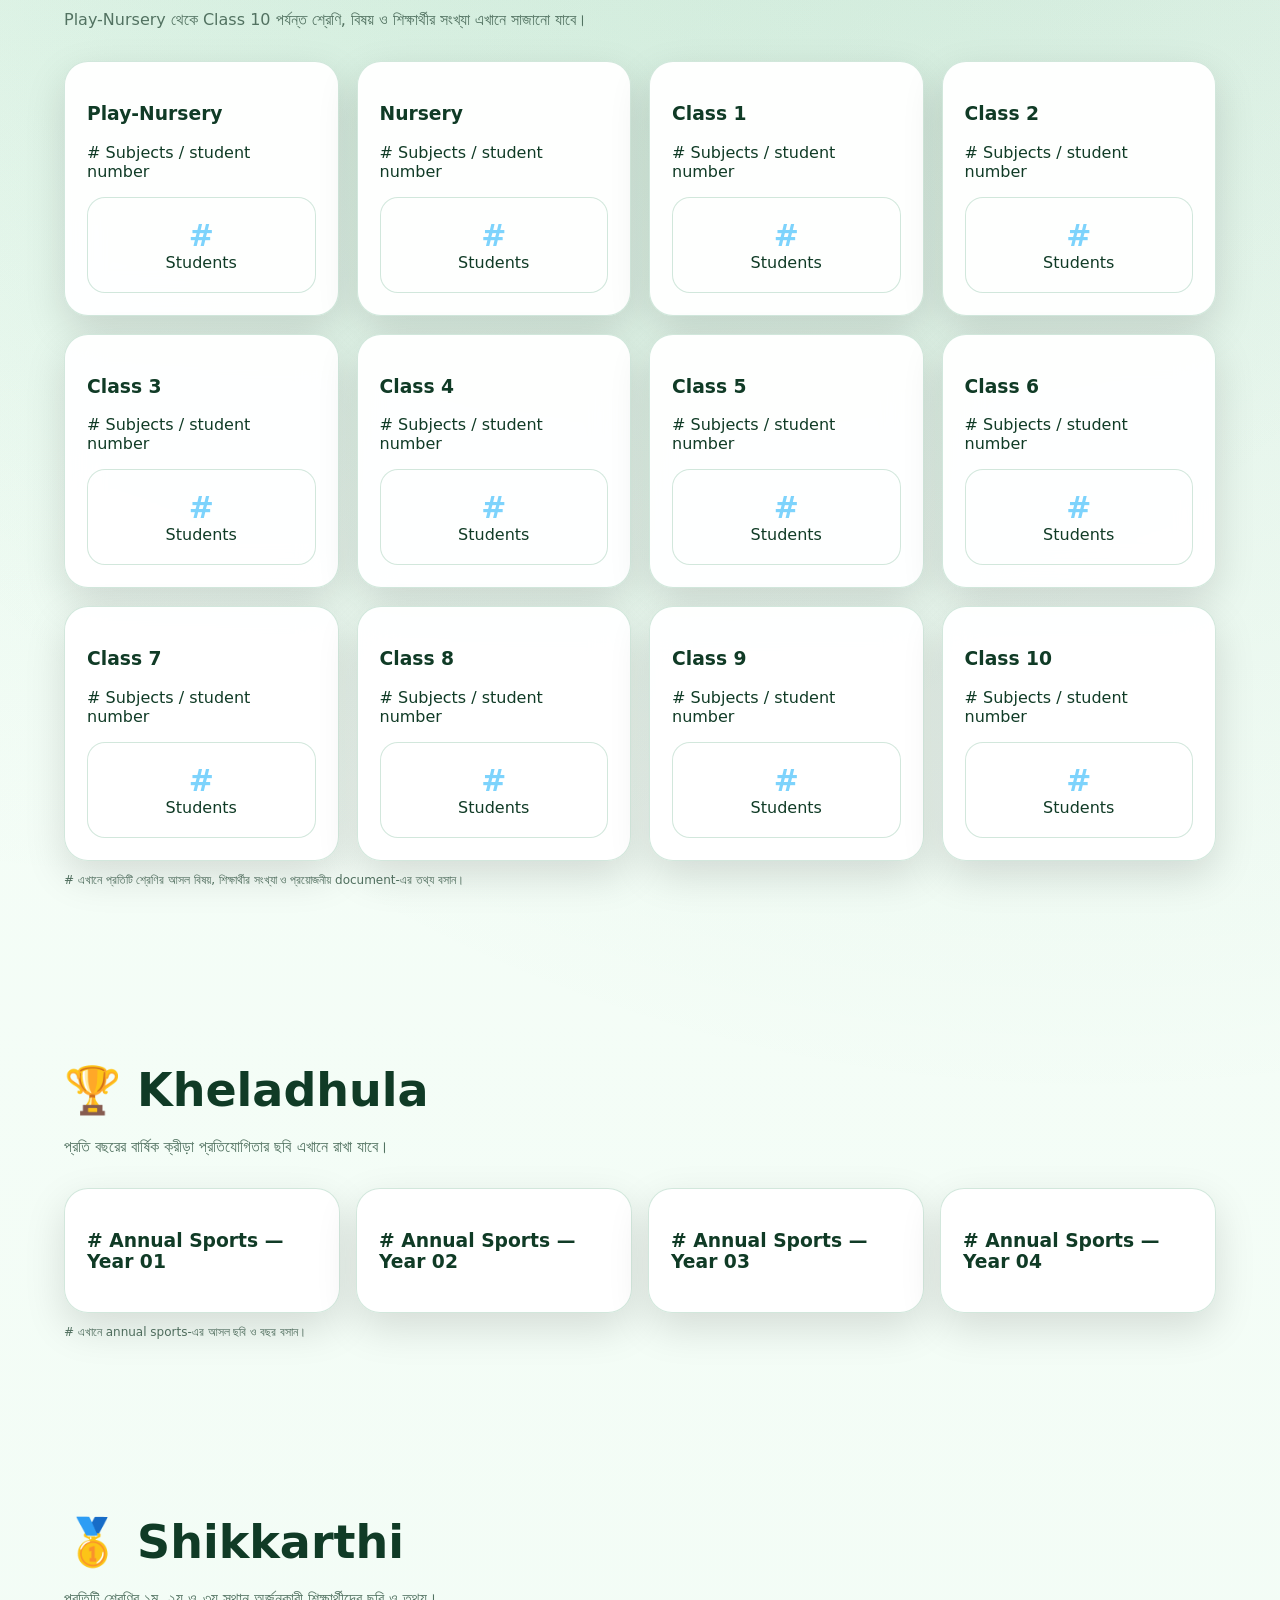
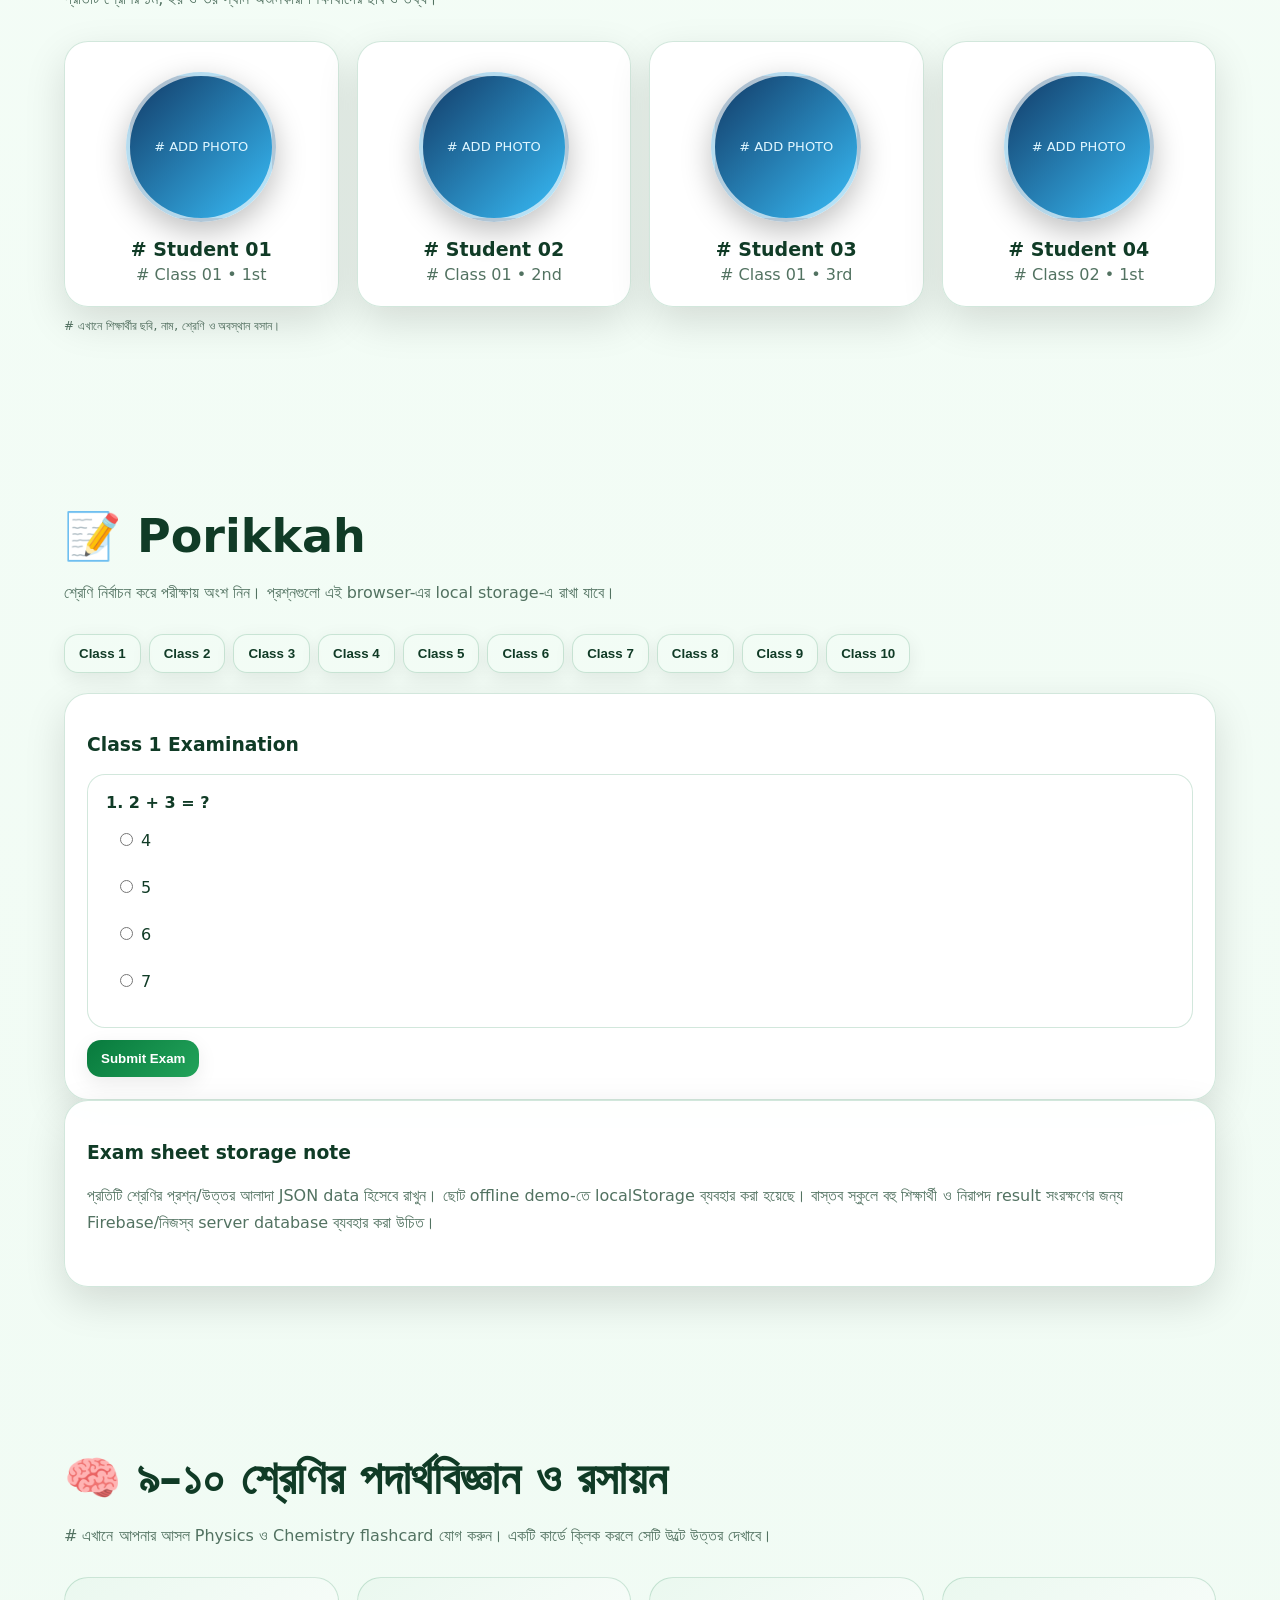
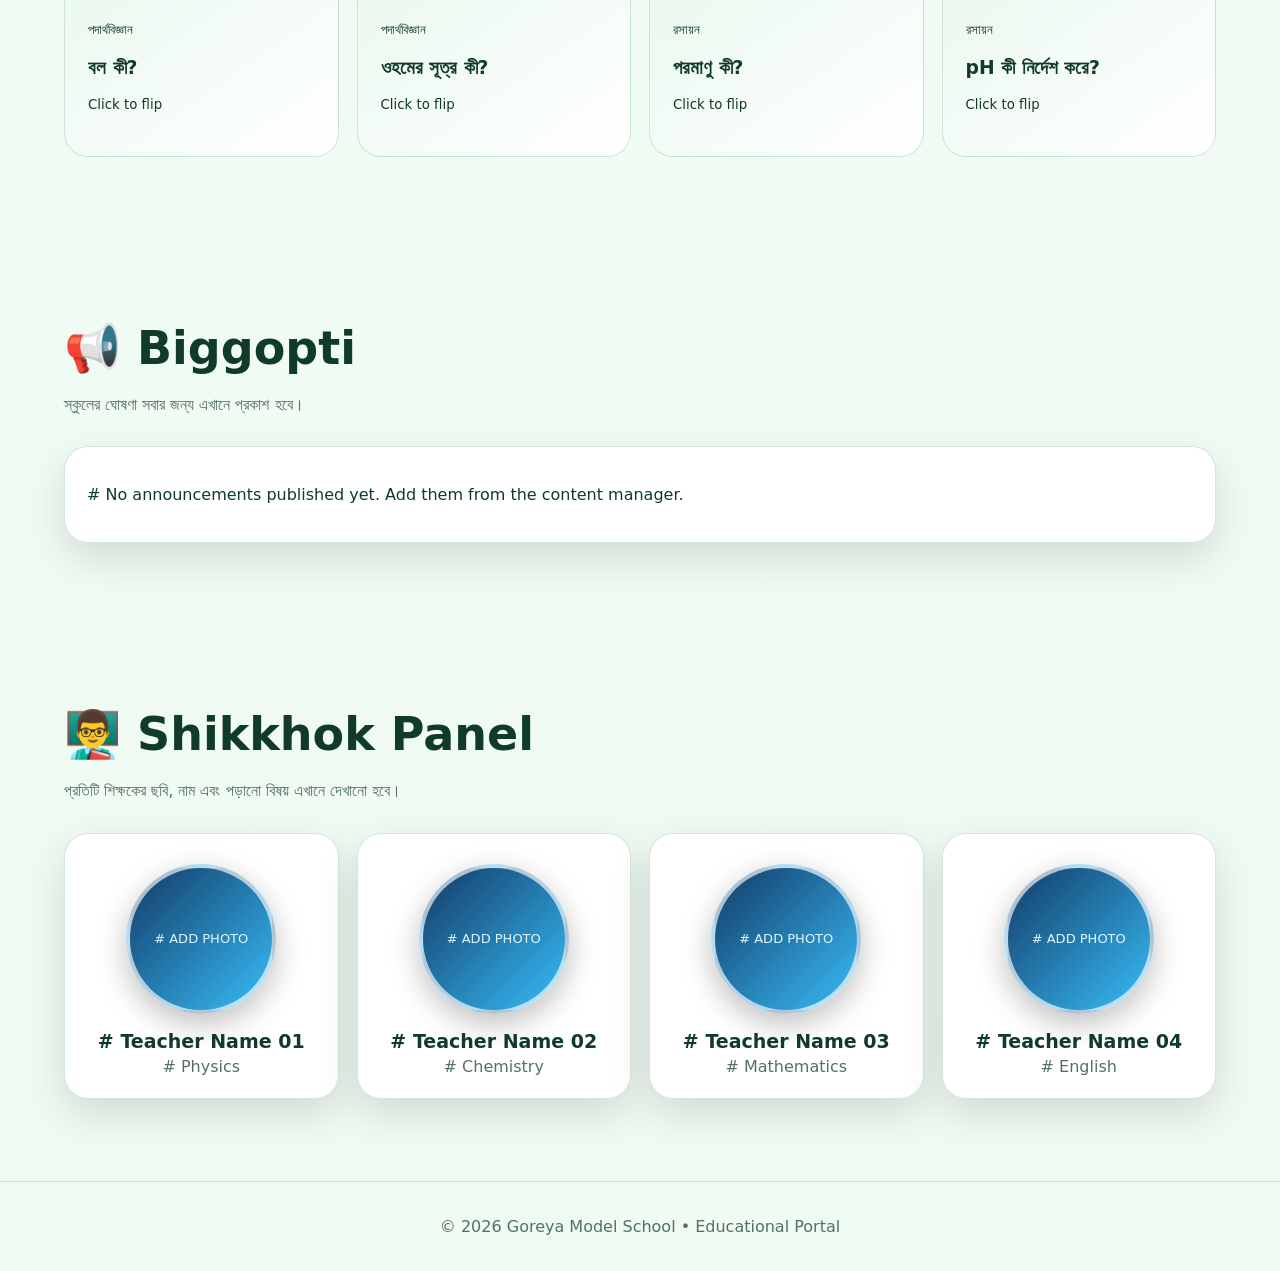
==== commit 6371ed8d: "Rename Goreya_Model_School.html to index.html" ====
--- a/index.html
+++ b/index.html
@@ -3,40 +3,42 @@
 <head>
 <meta charset="UTF-8">
 <meta name="viewport" content="width=device-width, initial-scale=1.0">
-<meta name="theme-color" content="#0b5ed7">
-<title>Progress Residential School and College</title>
+<meta name="theme-color" content="#0b6b3a">
+<title>Goreya Model School</title>
 <style>
 :root{
-  --bg:#061426;--bg2:#0b2442;--card:rgba(255,255,255,.10);--card2:rgba(255,255,255,.16);
-  --text:#f7fbff;--muted:#c9d8ea;--accent:#38bdf8;--accent2:#2563eb;--line:rgba(255,255,255,.16);
-  --shadow:0 20px 60px rgba(0,0,0,.25)
+  --bg:#f7fff9;--bg2:#e8f7ee;--card:rgba(255,255,255,.96);--card2:#ffffff;
+  --text:#103b26;--muted:#527261;--accent:#22a35a;--accent2:#087a3d;--line:rgba(8,122,61,.18);
+  --shadow:0 20px 60px rgba(8,122,61,.14)
 }
 *{box-sizing:border-box;scroll-behavior:smooth}
 body{margin:0;font-family:Inter,Segoe UI,system-ui,sans-serif;color:var(--text);background:
-radial-gradient(circle at 15% 15%,rgba(56,189,248,.22),transparent 30%),
-radial-gradient(circle at 85% 20%,rgba(37,99,235,.22),transparent 30%),
-linear-gradient(rgba(3,18,38,.78),rgba(3,18,38,.88)),url("https://images.unsplash.com/photo-1562774053-701939374585?auto=format&fit=crop&w=2200&q=80") center/cover fixed;min-height:100vh;overflow-x:hidden}
+radial-gradient(circle at 15% 15%,rgba(34,163,90,.16),transparent 30%),
+radial-gradient(circle at 85% 20%,rgba(8,122,61,.13),transparent 30%),
+linear-gradient(rgba(247,255,249,.90),rgba(238,250,242,.94)),url("https://images.unsplash.com/photo-1562774053-701939374585?auto=format&fit=crop&w=2200&q=80") center/cover fixed;min-height:100vh;overflow-x:hidden}
 body:before,body:after{content:"";position:fixed;border-radius:50%;filter:blur(5px);pointer-events:none;z-index:-1}
-body:before{width:280px;height:280px;background:rgba(56,189,248,.12);left:-100px;top:35%}
-body:after{width:360px;height:360px;background:rgba(37,99,235,.13);right:-120px;bottom:0}
-header{position:sticky;top:0;z-index:1000;padding:12px 4%;backdrop-filter:blur(20px);background:rgba(3,14,29,.72);border-bottom:1px solid var(--line)}
+body:before{width:280px;height:280px;background:rgba(34,163,90,.10);left:-100px;top:35%}
+body:after{width:360px;height:360px;background:rgba(8,122,61,.10);right:-120px;bottom:0}
+header{position:sticky;top:0;z-index:1000;padding:12px 4%;backdrop-filter:blur(20px);background:rgba(255,255,255,.97);border-bottom:1px solid var(--line)}
 .nav{max-width:1400px;margin:auto;display:flex;align-items:center;gap:18px}
 .logo{width:78px;height:78px;border-radius:50%;display:grid;place-items:center;text-align:center;font-weight:900;font-size:10px;line-height:1.15;
-background:linear-gradient(145deg,#e0f2fe,#38bdf8);color:#06203b;border:3px solid rgba(255,255,255,.75);box-shadow:0 0 30px rgba(56,189,248,.45);flex:none}
-.brand{font-size:clamp(16px,2.3vw,25px);font-weight:800;letter-spacing:.4px;flex:1}
+background:linear-gradient(145deg,#ffffff,#d9f5e4);color:#087a3d;border:3px solid #ffffff;box-shadow:0 8px 26px rgba(8,122,61,.20);transition:.35s;}
+.logo:hover{transform:translateY(-4px) rotate(-4deg) scale(1.07);box-shadow:0 14px 34px rgba(8,122,61,.30)}flex:none}
+.brand{font-size:clamp(16px,2.3vw,25px);font-weight:800;letter-spacing:.4px;flex:1;color:#087a3d}
 .brand span{display:block;font-size:12px;color:var(--muted);font-weight:500;margin-top:3px}
 .navlinks{display:flex;gap:7px;flex:1;align-items:center;justify-content:flex-end;flex-wrap:nowrap;overflow-x:auto;scrollbar-width:thin;padding-bottom:2px}
 .navlinks button,.primary,.ghost,.classBtn,.adminBtn{border:1px solid var(--line);color:var(--text);background:rgba(255,255,255,.07);padding:11px 14px;border-radius:14px;cursor:pointer;font-weight:700;transition:.25s;box-shadow:0 6px 20px rgba(0,0,0,.08)}
-.navlinks button:hover,.primary:hover,.ghost:hover,.classBtn:hover,.adminBtn:hover{transform:translateY(-3px);background:linear-gradient(135deg,var(--accent2),var(--accent));box-shadow:0 12px 28px rgba(37,99,235,.3)}
+.navlinks button:hover,.primary:hover,.ghost:hover,.classBtn:hover,.adminBtn:hover{transform:translateY(-3px);background:linear-gradient(135deg,var(--accent2),var(--accent));color:#fff;border-color:transparent;box-shadow:0 12px 28px rgba(8,122,61,.25)}
 .menu{display:none}
+.sidebar{display:none}
 section{max-width:1400px;margin:auto;padding:82px 5%}
 .hero{min-height:calc(100vh - 104px);display:grid;place-items:center;text-align:center;position:relative}
-.heroBox{width:min(1000px,100%);padding:45px 25px;border:1px solid var(--line);background:var(--card);backdrop-filter:blur(22px);border-radius:34px;box-shadow:var(--shadow)}
-.badge{display:inline-block;padding:8px 14px;border:1px solid var(--line);border-radius:999px;color:#dff6ff;background:rgba(56,189,248,.1);font-size:13px}
-h1{font-size:clamp(38px,7vw,82px);margin:18px 0 8px;line-height:1.02}
-.hero p{max-width:760px;margin:0 auto 25px;color:var(--muted);font-size:18px;line-height:1.7}
+.heroBox{width:min(1000px,100%);padding:45px 25px;border:2px solid rgba(8,122,61,.18);background:#ffffff;border-radius:34px;box-shadow:0 24px 70px rgba(8,122,61,.16)}
+.badge{display:inline-block;padding:8px 14px;border:1px solid rgba(8,122,61,.22);border-radius:999px;color:#087a3d;background:#eaf8ef;font-size:13px;font-weight:800}
+h1{font-size:clamp(38px,7vw,82px);margin:18px 0 8px;line-height:1.02;color:#087a3d}
+.hero p{max-width:760px;margin:0 auto 25px;color:#355d47;font-size:18px;line-height:1.7}
 .actions{display:flex;justify-content:center;gap:12px;flex-wrap:wrap}
-.primary{background:linear-gradient(135deg,var(--accent2),var(--accent));border:0}
+.primary{background:linear-gradient(135deg,#087a3d,#22a35a);border:0;color:#fff}
 .grid{display:grid;grid-template-columns:repeat(auto-fit,minmax(230px,1fr));gap:18px}
 .card{background:var(--card);border:1px solid var(--line);backdrop-filter:blur(18px);border-radius:24px;padding:22px;box-shadow:0 15px 40px rgba(0,0,0,.13);transition:.3s}
 .card:hover{transform:translateY(-7px);background:var(--card2)}
@@ -47,7 +49,7 @@
 h2{font-size:clamp(28px,4vw,46px);margin:0 0 10px}
 .sectionLead{color:var(--muted);margin-bottom:28px;line-height:1.7}
 .notice{display:flex;gap:14px;align-items:flex-start;padding:17px;border-radius:18px;border:1px solid var(--line);background:rgba(255,255,255,.06);margin-bottom:12px}
-.notice time{font-size:12px;color:#9ddcff;white-space:nowrap}
+.notice time{font-size:12px;color:#167844;white-space:nowrap}
 .gallery{display:grid;grid-template-columns:repeat(auto-fit,minmax(220px,1fr));gap:16px}
 .gallery img{width:100%;height:210px;object-fit:cover;border-radius:18px;border:1px solid var(--line);background:#102b4a}
 .classTabs{display:flex;flex-wrap:wrap;gap:8px;margin:20px 0}
@@ -67,31 +69,42 @@
 footer{padding:35px 5%;text-align:center;border-top:1px solid var(--line);color:var(--muted)}
 .small{font-size:12px;color:var(--muted)}
 @media(max-width:1150px){.nav{flex-wrap:wrap}.brand{min-width:240px}.navlinks{order:3;flex-basis:100%;justify-content:flex-start;overflow-x:auto;padding:4px 0 8px}.menu{display:none}.navlinks button{flex:none}}
-@media(max-width:600px){header{padding:8px 3%}.logo{width:62px;height:62px}.heroBox{padding:32px 18px}.hero p{font-size:16px}section{padding:65px 4%}}
-
-.flashNav{background:rgba(56,189,248,.13)!important;border-color:rgba(56,189,248,.45)!important}
+@media(max-width:600px){
+header{padding:8px 3%}.logo{width:54px;height:54px}.brand{font-size:15px}.brand span{font-size:10px}
+.heroBox{padding:32px 18px}.hero p{font-size:16px}section{padding:65px 4%}
+.navlinks{display:none;position:fixed;top:0;left:0;width:78%;max-width:310px;height:100vh;z-index:1500;
+flex-direction:column;align-items:stretch;justify-content:flex-start;gap:10px;padding:85px 18px 25px;
+background:rgba(3,18,38,.97);backdrop-filter:blur(22px);border-right:1px solid var(--line);
+box-shadow:20px 0 60px rgba(0,0,0,.35);overflow-y:auto}
+.navlinks.open{display:flex}.navlinks button{width:100%;text-align:left;padding:14px 15px}.mobileClose{display:block!important;text-align:right!important}
+.menu{display:block!important;margin-left:auto;font-size:22px;padding:9px 12px!important;z-index:1600}
+}
+@media(min-width:601px){.menu{display:none!important}.sidebar{display:none!important}}
+
+
+.flashNav{background:#eaf8ef!important;border-color:rgba(8,122,61,.30)!important;color:#087a3d!important}
 .langBtn{font-weight:900!important}
 .teacherPhoto{box-shadow:0 10px 30px rgba(0,0,0,.25)}
 .flashcards{display:grid;grid-template-columns:repeat(auto-fit,minmax(230px,1fr));gap:18px}
 .flash{min-height:180px;perspective:900px;cursor:pointer}
 .flashInner{height:100%;position:relative;transition:.55s;transform-style:preserve-3d}
 .flash.flipped .flashInner{transform:rotateY(180deg)}
-.flashFace{position:absolute;inset:0;backface-visibility:hidden;border:1px solid var(--line);border-radius:24px;padding:23px;background:linear-gradient(145deg,rgba(8,87,145,.82),rgba(4,27,53,.82));display:flex;flex-direction:column;justify-content:center}
-.flashBack{transform:rotateY(180deg);background:linear-gradient(145deg,rgba(14,116,144,.9),rgba(4,42,75,.9))}
+.flashFace{position:absolute;inset:0;backface-visibility:hidden;border:1px solid var(--line);border-radius:24px;padding:23px;background:linear-gradient(145deg,#eaf8ef,#ffffff);display:flex;flex-direction:column;justify-content:center;color:#103b26}
+.flashBack{transform:rotateY(180deg);background:linear-gradient(145deg,#d8f3e2,#f8fffa)}
 @media(max-width:1150px){.nav{flex-wrap:wrap}.brand{min-width:240px}.navlinks{order:3;flex-basis:100%;justify-content:flex-start;overflow-x:auto;padding:4px 0 8px}.menu{display:none}.navlinks button{flex:none}}
 </style>
 </head>
 <body>
 <header>
   <div class="nav">
-    <div class="logo">PROGRESS<br>RESIDENTIAL<br>SCHOOL &<br>COLLEGE</div>
-    <div class="brand">Progress Residential School and College<span>Digital Educational Portal</span></div>
+    <div class="logo">GOREYA<br>MODEL<br>SCHOOL</div>
+    <div class="brand">Goreya Model School<span>Digital Educational Portal</span></div>
     <button class="menu ghost" onclick="toggleMenu()">☰</button>
-    <nav class="navlinks" id="navlinks">
+    <nav class="navlinks" id="navlinks"><button class="ghost mobileClose" onclick="toggleMenu()" style="display:none">✕ Close Menu</button>
       <button data-bn="১. পড়াশোনা" data-en="1. Porasona" onclick="go('porasona')">১. পড়াশোনা</button>
       <button data-bn="২. খেলাধুলা" data-en="2. Kheladhula" onclick="go('kheladhula')">২. খেলাধুলা</button>
       <button data-bn="৩. শিক্ষার্থী" data-en="3. Shikkarthi" onclick="go('shikkarthi')">৩. শিক্ষার্থী</button>
-      <button data-bn="৪. পরীক্ষা" data-en="4. Porikkah" onclick="go('porikkah')">৪. পরীক্ষা</button>
+      <button data-bn="৪. পরীক্ষা" data-en="4. Porikkah" onclick="window.location.href='Porikkha_MCQ.html'">৪. পরীক্ষা</button>
       <button data-bn="৫. বিজ্ঞপ্তি" data-en="5. Biggopti" onclick="go('biggopti')">৫. বিজ্ঞপ্তি</button>
       <button data-bn="৬. শিক্ষক প্যানেল" data-en="6. Shikkhok Panel" onclick="go('shikkhok')">৬. শিক্ষক প্যানেল</button>
       <button class="flashNav" data-bn="৯–১০ শ্রেণির পদার্থবিজ্ঞান ও রসায়ন" data-en="Class 9–10 Physics & Chemistry" onclick="go('flashcards')">৯–১০ শ্রেণির পদার্থবিজ্ঞান ও রসায়ন</button>
@@ -104,11 +117,11 @@
 <section class="hero" id="home">
   <div class="heroBox">
     <span class="badge">WELCOME • LEARN • GROW</span>
-    <h1>Progress Residential<br>School and College</h1>
+    <h1>Goreya Model<br>School</h1>
     <p>A modern, interactive educational portal for students, teachers, guardians and visitors.</p>
     <div class="actions">
       <button class="primary" data-bn="পড়াশোনা দেখুন" data-en="Explore Porasona" onclick="go('porasona')">পড়াশোনা দেখুন</button>
-      <button class="ghost" data-bn="পরীক্ষা দিন" data-en="Give an Exam" onclick="go('porikkah')">পরীক্ষা দিন</button>
+      <button class="ghost" data-bn="পরীক্ষা দিন" data-en="Give an Exam" onclick="window.location.href='Porikkha_MCQ.html'">পরীক্ষা দিন</button>
     </div>
   </div>
 </section>
@@ -171,7 +184,7 @@
 </section>
 </main>
 
-<footer>© <span id="year"></span> Progress Residential School and College • Educational Portal</footer>
+<footer>© <span id="year"></span> Goreya Model School • Educational Portal</footer>
 <button class="adminDot" title="Content manager" onclick="openAdmin()">●</button>
 
 <div class="modal" id="adminModal">
@@ -244,8 +257,11 @@
  "Class 5":[{q:"বাংলাদেশের রাজধানী কোনটি?",o:["ঢাকা","চট্টগ্রাম","খুলনা","রাজশাহী"],a:0}],
  "Class 10":[{q:"HTML-এর পূর্ণরূপ কোনটি?",o:["Hyper Text Markup Language","High Text Machine Language","Hyper Tool Multi Language","Home Tool Markup Language"],a:0}]
 };
-
-function go(id){document.getElementById(id).scrollIntoView({behavior:"smooth"});document.getElementById("navlinks").classList.remove("open")}
+function go(id){
+ const target=document.getElementById(id);
+ if(target) target.scrollIntoView({behavior:"smooth",block:"start"});
+ document.getElementById("navlinks").classList.remove("open");
+}
 function toggleMenu(){document.getElementById("navlinks").classList.toggle("open")}
 function teacherHTML(t){
  const img=t.photo?`<img class="teacherPhoto" src="${escapeHTML(t.photo)}" alt="${escapeHTML(t.name)}">`:`<div class="teacherPhoto placeholder"># ADD PHOTO</div>`;
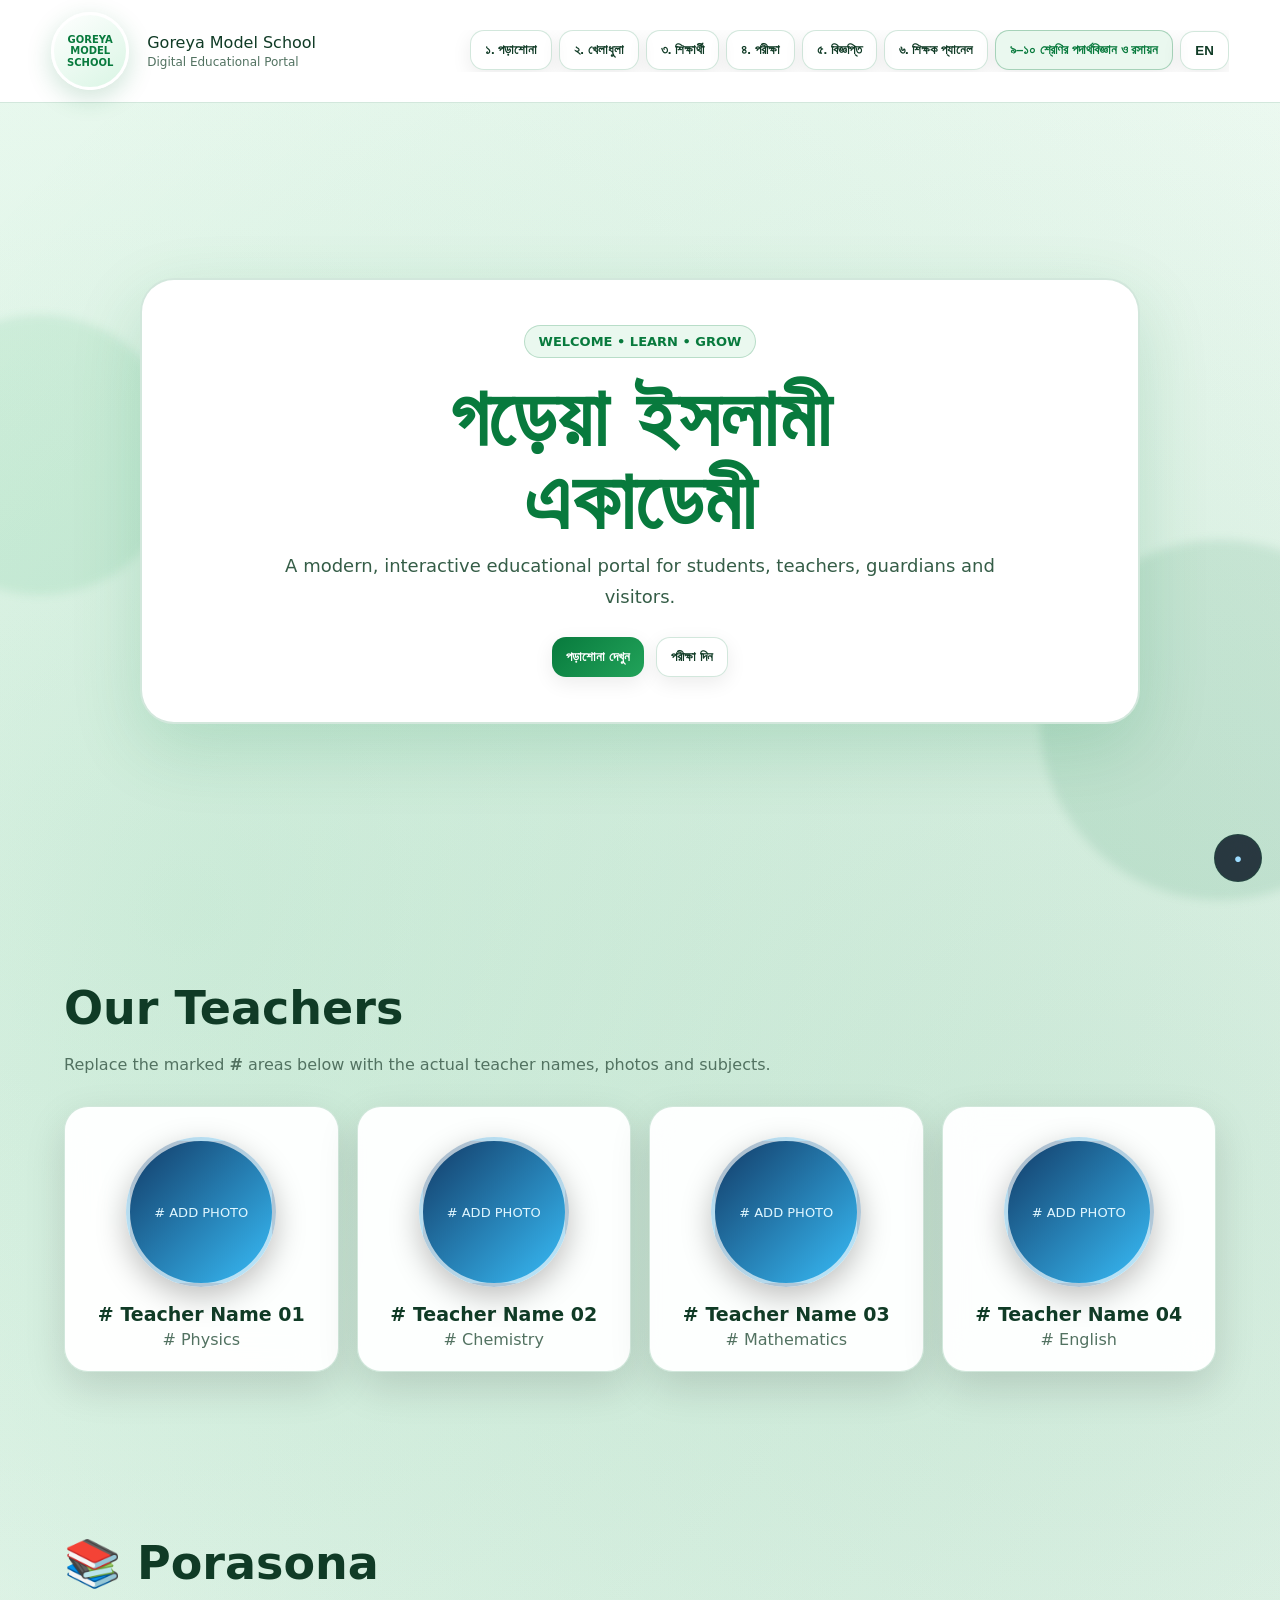
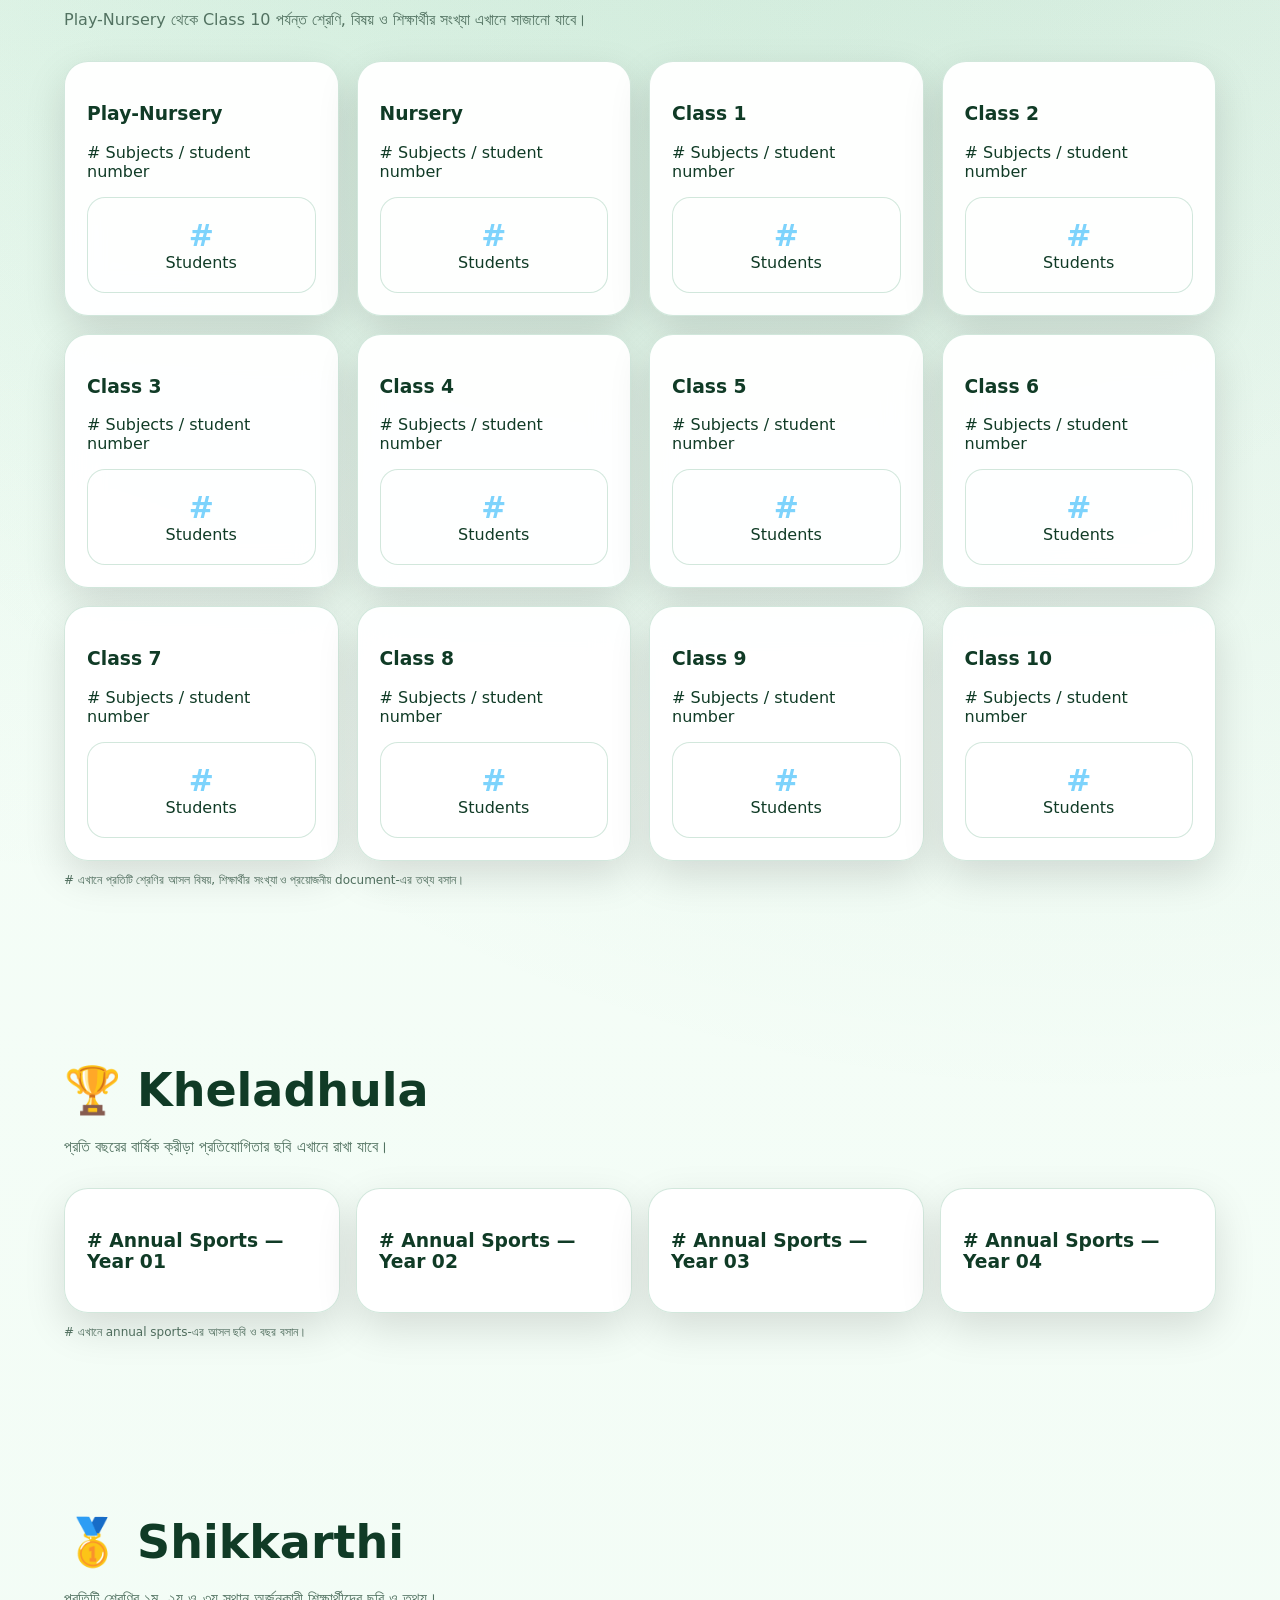
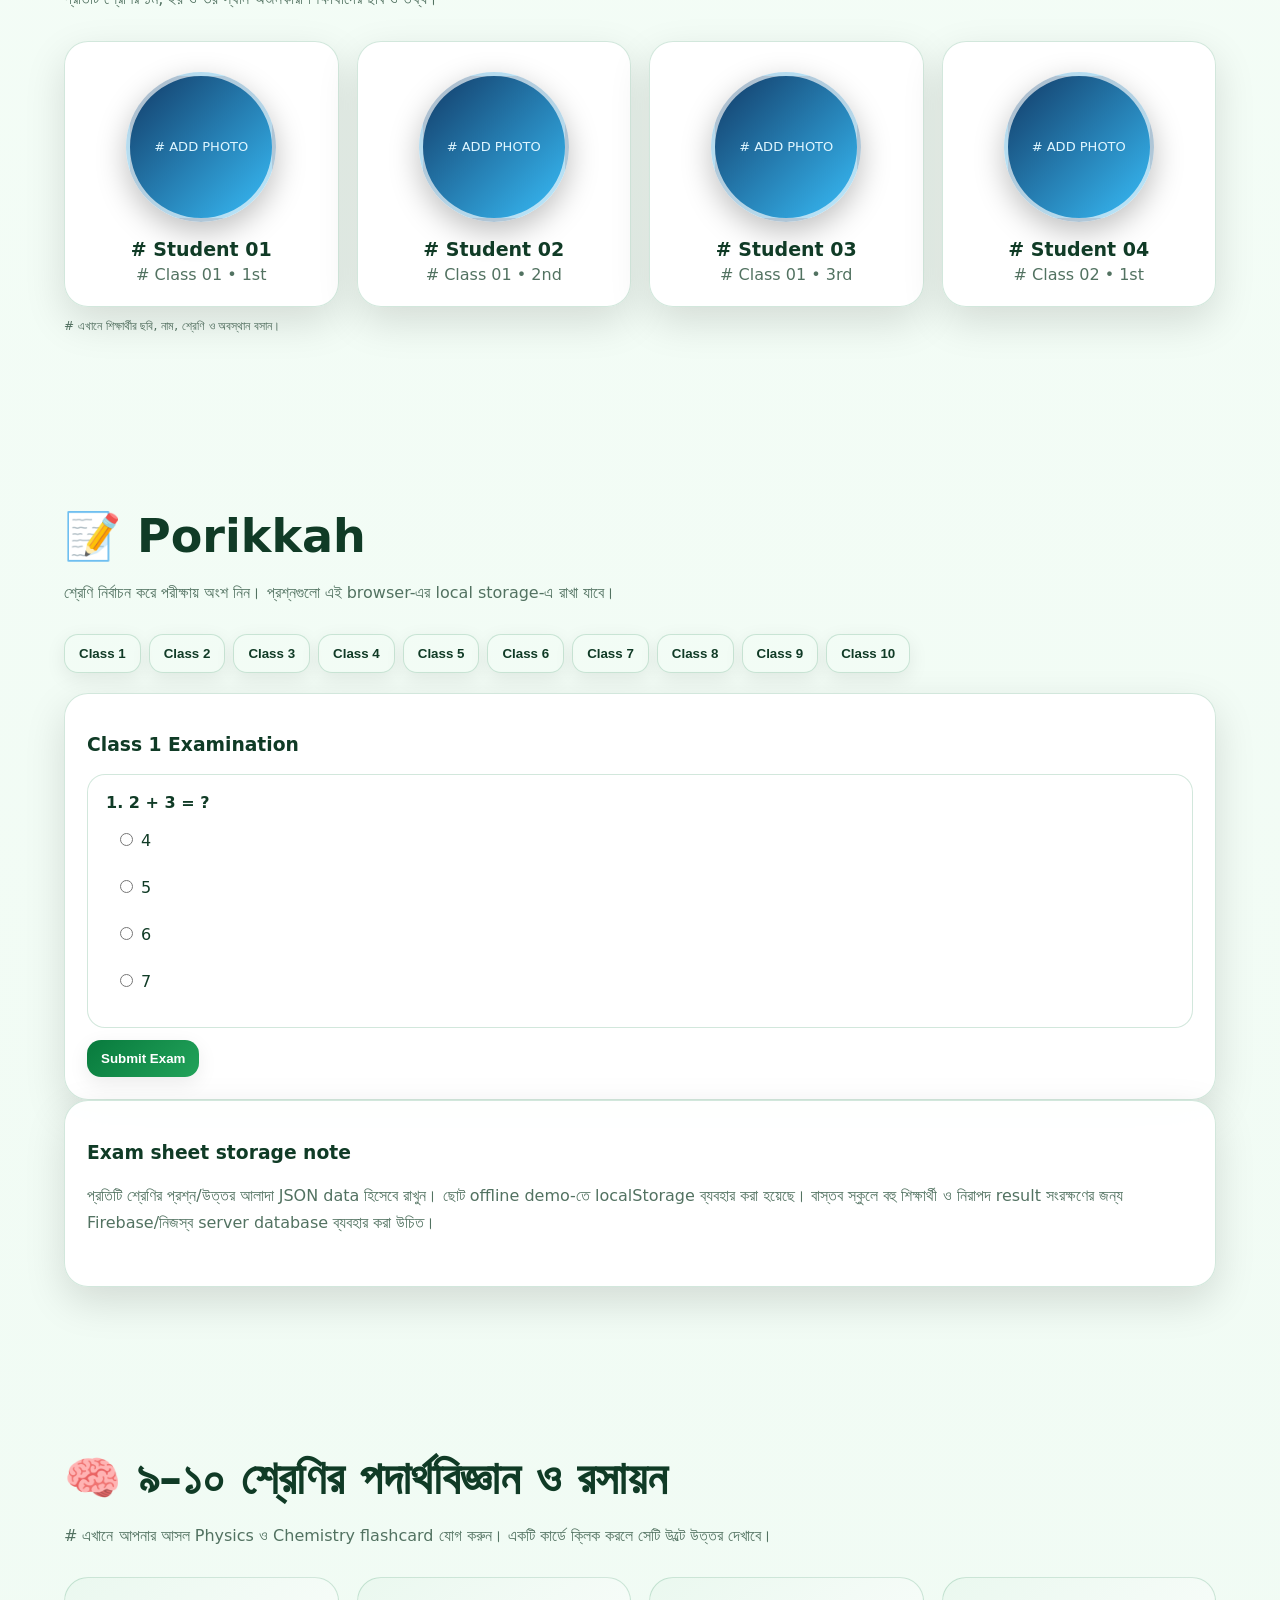
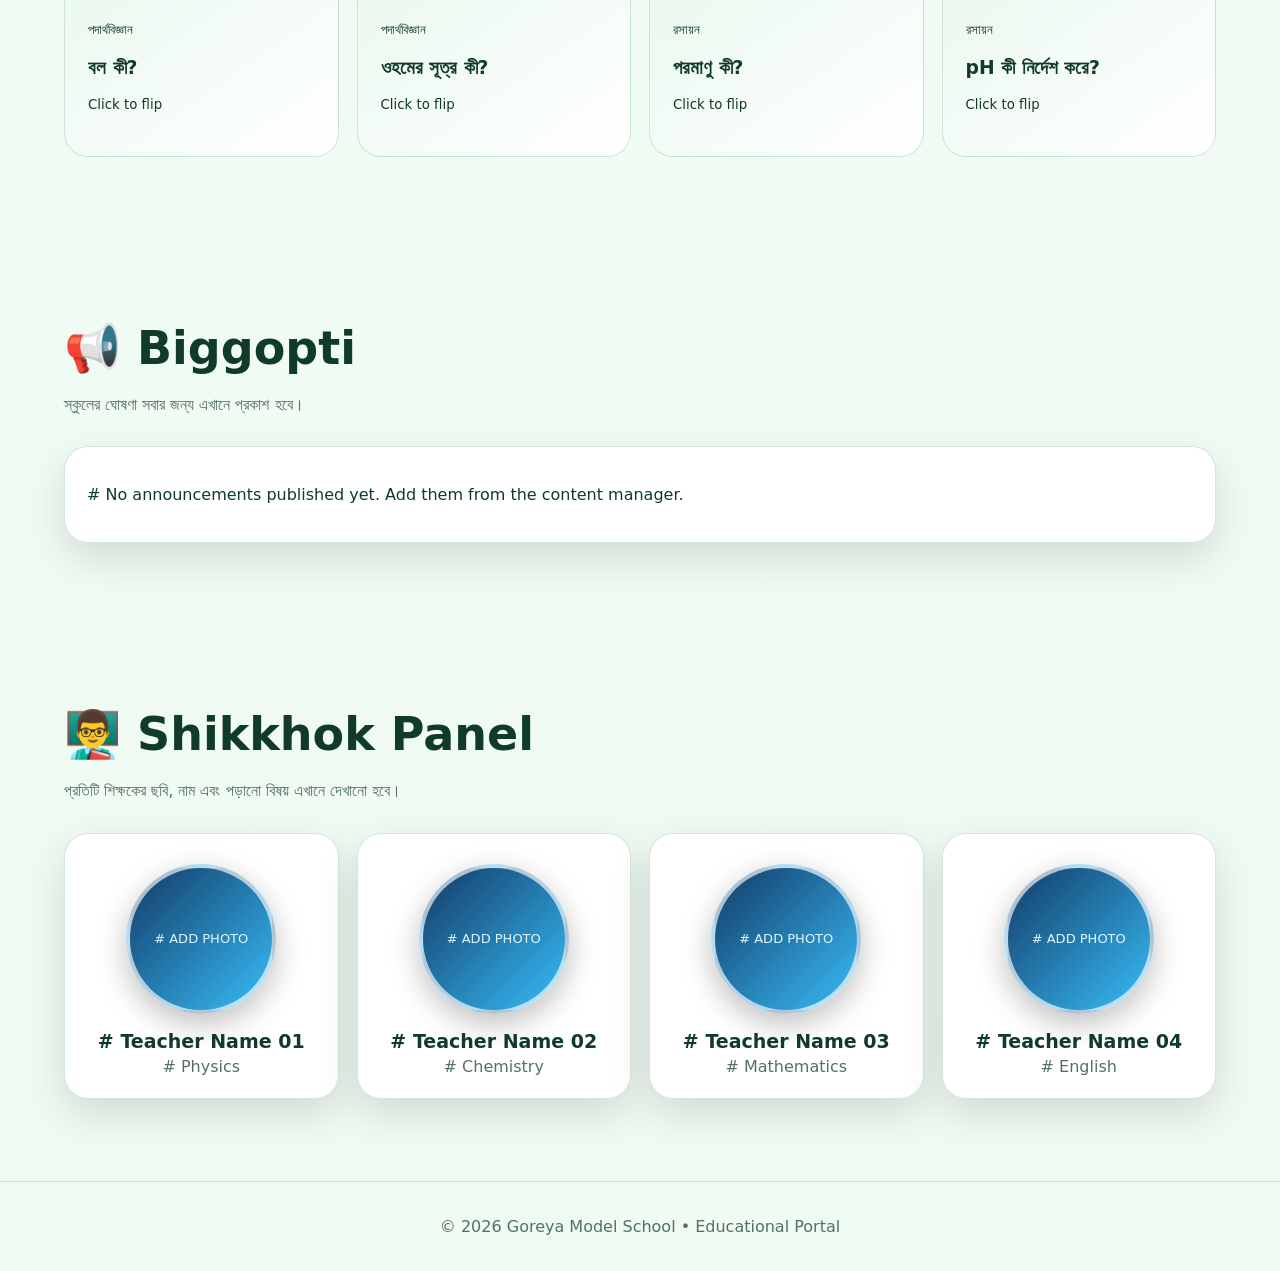
==== commit 3c2d1e26: "Update title and headings to Bengali" ====
--- a/index.html
+++ b/index.html
@@ -4,7 +4,7 @@
 <meta charset="UTF-8">
 <meta name="viewport" content="width=device-width, initial-scale=1.0">
 <meta name="theme-color" content="#0b6b3a">
-<title>Goreya Model School</title>
+<title>গড়েয়া ইসলামী একাডেমী </title>
 <style>
 :root{
   --bg:#f7fff9;--bg2:#e8f7ee;--card:rgba(255,255,255,.96);--card2:#ffffff;
@@ -117,7 +117,7 @@
 <section class="hero" id="home">
   <div class="heroBox">
     <span class="badge">WELCOME • LEARN • GROW</span>
-    <h1>Goreya Model<br>School</h1>
+    <h1>গড়েয়া ইসলামী<br>একাডেমী</h1>
     <p>A modern, interactive educational portal for students, teachers, guardians and visitors.</p>
     <div class="actions">
       <button class="primary" data-bn="পড়াশোনা দেখুন" data-en="Explore Porasona" onclick="go('porasona')">পড়াশোনা দেখুন</button>
